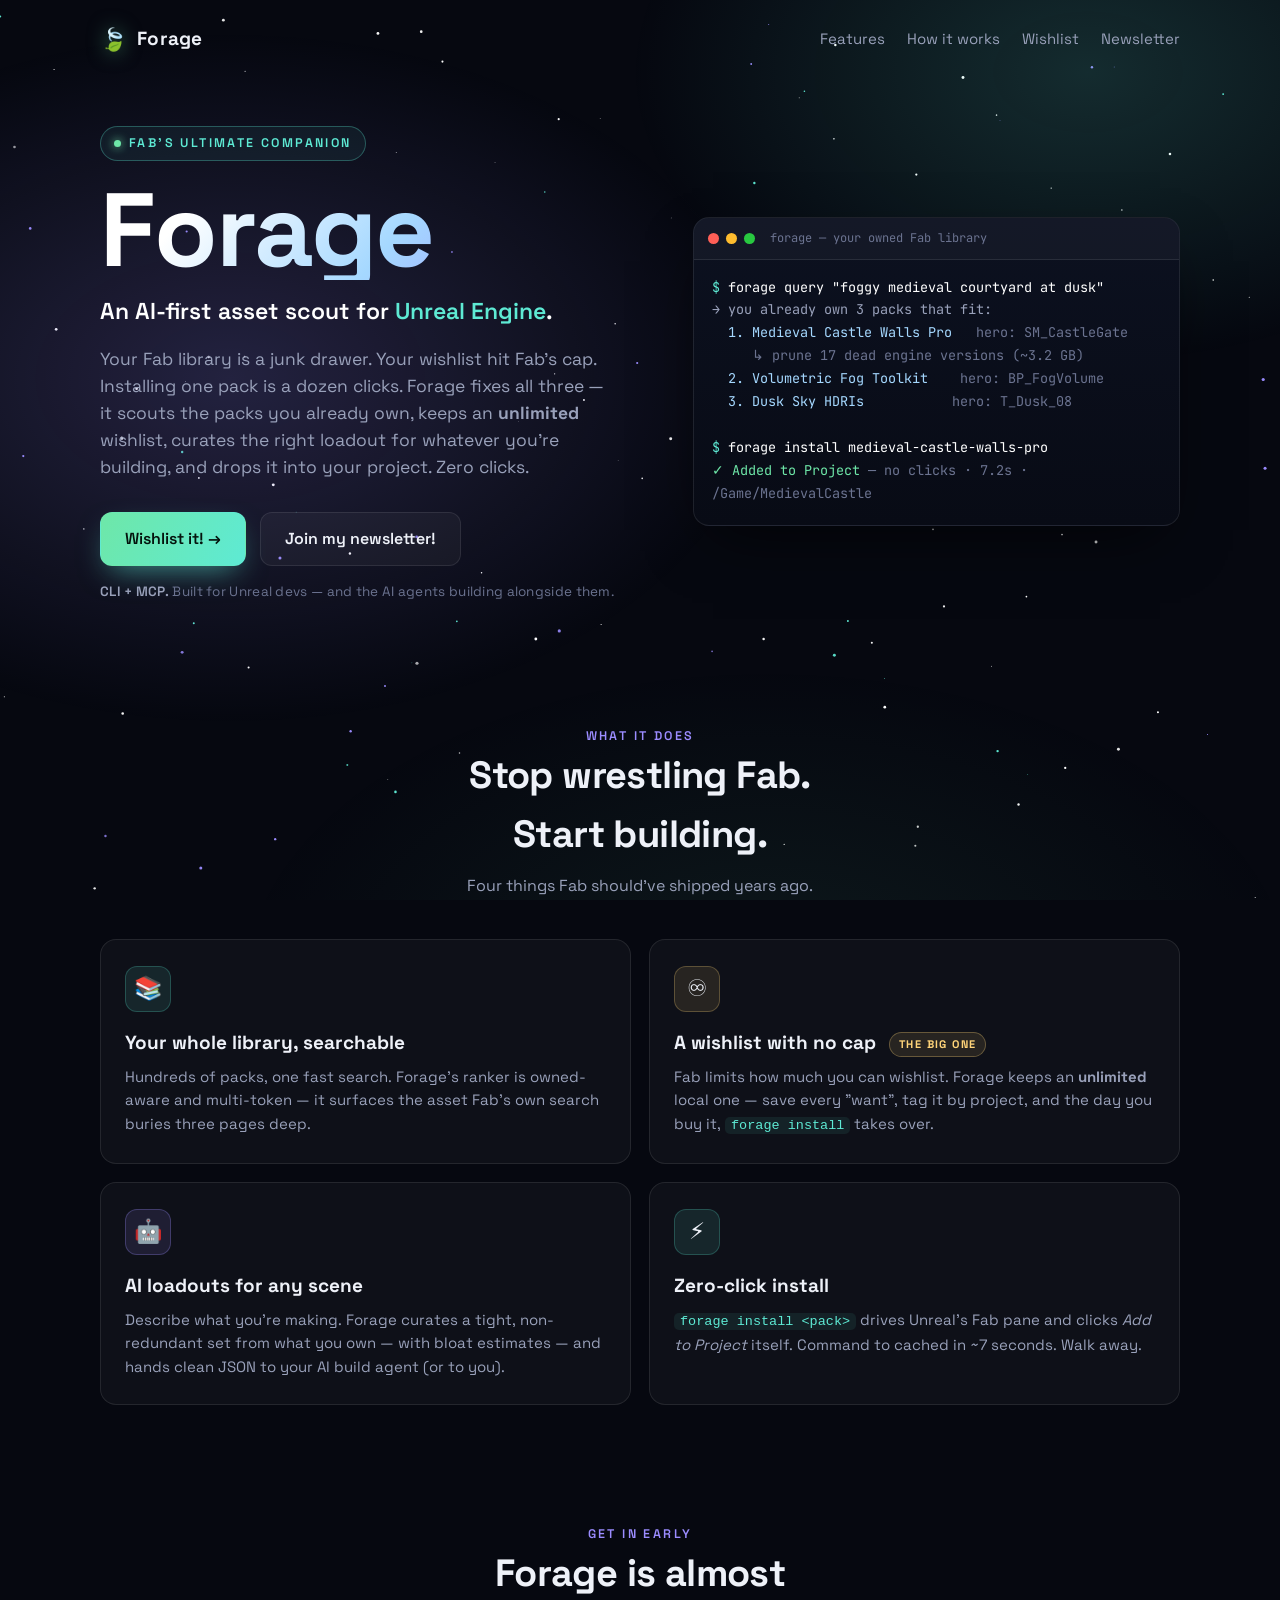
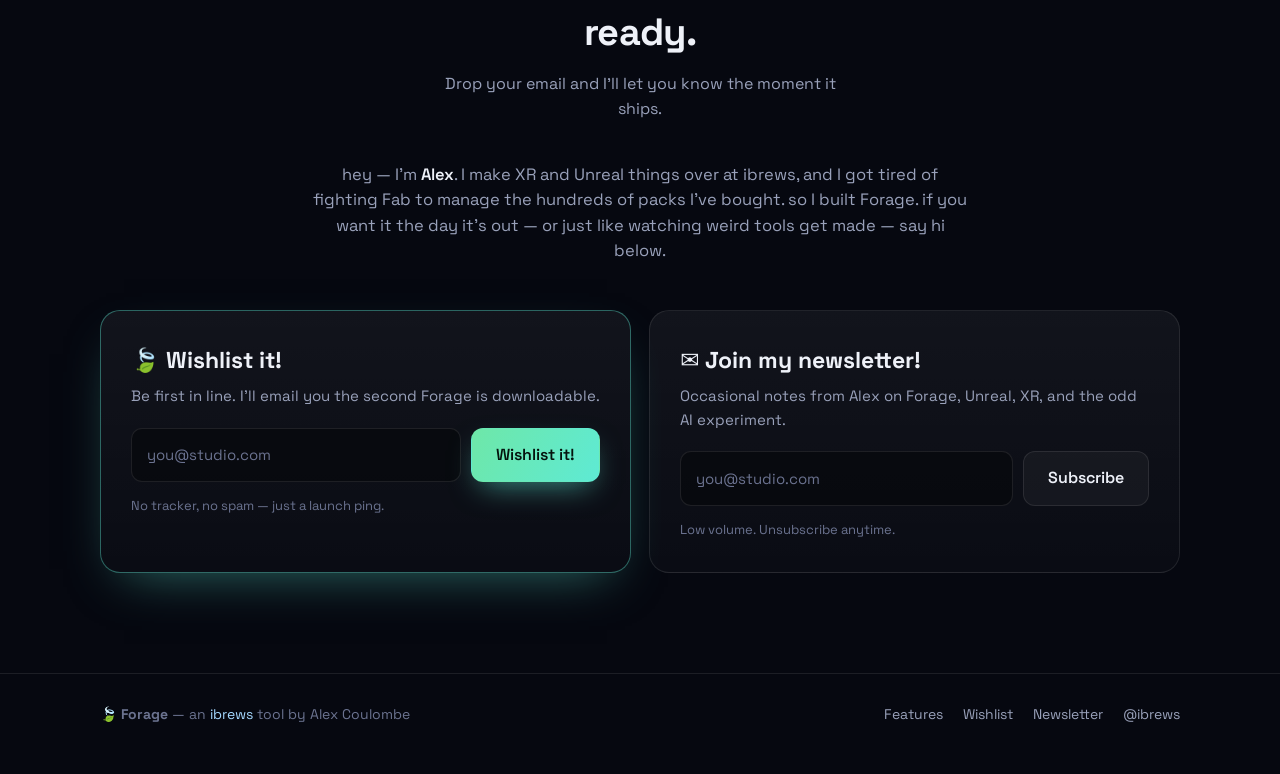
==== index.html @ 97981947 "feat: Forage landing site (ibrews) — hero, features, wishlist + newsletter CTAs Static GH Pages page" ====
<!DOCTYPE html>
<html lang="en">
<head>
  <meta charset="UTF-8" />
  <meta name="viewport" content="width=device-width, initial-scale=1.0" />
  <title>Forage — Fab's Ultimate Companion for Unreal Engine</title>

  <!-- SEO + OpenGraph + Twitter (see publish-repo skill) -->
  <meta name="description" content="Forage is Fab's Ultimate Companion — an AI-first asset scout for Unreal Engine. Manage your library, keep an unlimited wishlist, curate AI loadouts, and install packs zero-click." />
  <meta name="author" content="Alex Coulombe (ibrews)" />
  <meta property="og:title" content="Forage — Fab's Ultimate Companion" />
  <meta property="og:description" content="An AI-first asset scout for Unreal Engine. Wrangle your Fab library, keep an unlimited wishlist, curate AI loadouts, install zero-click." />
  <meta property="og:image" content="https://ibrews.github.io/forage-site/social.png" />
  <meta property="og:url" content="https://ibrews.github.io/forage-site/" />
  <meta property="og:type" content="website" />
  <meta name="twitter:card" content="summary_large_image" />
  <meta name="twitter:title" content="Forage — Fab's Ultimate Companion" />
  <meta name="twitter:description" content="An AI-first asset scout for Unreal Engine. Wrangle your Fab library, keep an unlimited wishlist, curate AI loadouts, install zero-click." />
  <meta name="twitter:image" content="https://ibrews.github.io/forage-site/social.png" />

  <link rel="preconnect" href="https://fonts.googleapis.com" />
  <link rel="preconnect" href="https://fonts.gstatic.com" crossorigin />
  <link href="https://fonts.googleapis.com/css2?family=Space+Grotesk:wght@400;500;600;700&family=JetBrains+Mono:wght@400;500&display=swap" rel="stylesheet" />
  <link rel="stylesheet" href="styles.css" />
  <link rel="icon" href="data:image/svg+xml,<svg xmlns='http://www.w3.org/2000/svg' viewBox='0 0 100 100'><text y='.9em' font-size='90'>🍃</text></svg>" />
</head>
<body>
  <canvas id="stars"></canvas>
  <div class="bg-glow"></div>

  <div class="wrap">
    <!-- nav -->
    <header class="nav">
      <div class="brand"><span class="mark">🍃</span> Forage</div>
      <nav class="nav-links">
        <a href="#features">Features</a>
        <a href="#how">How it works</a>
        <a href="#wishlist">Wishlist</a>
        <a href="#newsletter">Newsletter</a>
      </nav>
    </header>

    <!-- hero -->
    <section class="hero">
      <div class="hero-copy">
        <span class="eyebrow"><span class="dot"></span> Fab's Ultimate Companion</span>
        <h1 class="title">Forage</h1>
        <p class="tagline">An AI-first asset scout for <em>Unreal Engine</em>.</p>
        <p class="subpitch">
          Your Fab library is a junk drawer. Your wishlist hit Fab's cap. Installing one
          pack is a dozen clicks. Forage fixes all three — it scouts the packs you already
          own, keeps an <strong>unlimited</strong> wishlist, curates the right loadout for
          whatever you're building, and drops it into your project. Zero clicks.
        </p>
        <div class="cta-row">
          <a href="#wishlist" class="btn btn-primary">Wishlist it! →</a>
          <a href="#newsletter" class="btn btn-ghost">Join my newsletter!</a>
        </div>
        <p class="meta-line"><strong>CLI + MCP.</strong> Built for Unreal devs — and the AI agents building alongside them.</p>
      </div>

      <!-- terminal demo -->
      <div class="terminal" id="how" aria-label="Example Forage session">
        <div class="term-bar">
          <span class="b r"></span><span class="b y"></span><span class="b g"></span>
          <span class="name">forage — your owned Fab library</span>
        </div>
<div class="term-body"><span class="prompt">$</span> <span class="cmd">forage query "foggy medieval courtyard at dusk"</span>
<span class="out">→ you already own 3 packs that fit:</span>
<span class="hi">  1. Medieval Castle Walls Pro</span><span class="dim">   hero: SM_CastleGate</span>
<span class="dim">     ↳ prune 17 dead engine versions (~3.2 GB)</span>
<span class="hi">  2. Volumetric Fog Toolkit</span><span class="dim">    hero: BP_FogVolume</span>
<span class="hi">  3. Dusk Sky HDRIs</span><span class="dim">           hero: T_Dusk_08</span>

<span class="prompt">$</span> <span class="cmd">forage install medieval-castle-walls-pro</span>
<span class="ok">✓ Added to Project</span> <span class="dim">— no clicks · 7.2s · /Game/MedievalCastle</span></div>
      </div>
    </section>
  </div>

  <!-- features -->
  <section class="features" id="features">
    <div class="wrap">
      <div class="section-head">
        <div class="kicker">What it does</div>
        <h2>Stop wrestling Fab. Start building.</h2>
        <p>Four things Fab should've shipped years ago.</p>
      </div>

      <div class="grid">
        <div class="card">
          <div class="ico">📚</div>
          <h3>Your whole library, searchable</h3>
          <p>Hundreds of packs, one fast search. Forage's ranker is owned-aware and
          multi-token — it surfaces the asset Fab's own search buries three pages deep.</p>
        </div>

        <div class="card amber">
          <div class="ico">♾️</div>
          <h3>A wishlist with no cap <span class="tag-pill">the big one</span></h3>
          <p>Fab limits how much you can wishlist. Forage keeps an <strong>unlimited</strong>
          local one — save every "want", tag it by project, and the day you buy it,
          <code>forage install</code> takes over.</p>
        </div>

        <div class="card purple">
          <div class="ico">🤖</div>
          <h3>AI loadouts for any scene</h3>
          <p>Describe what you're making. Forage curates a tight, non-redundant set from what
          you own — with bloat estimates — and hands clean JSON to your AI build agent (or to you).</p>
        </div>

        <div class="card">
          <div class="ico">⚡</div>
          <h3>Zero-click install</h3>
          <p><code>forage install &lt;pack&gt;</code> drives Unreal's Fab pane and clicks
          <em>Add to Project</em> itself. Command to cached in ~7 seconds. Walk away.</p>
        </div>
      </div>
    </div>
  </section>

  <!-- CTAs -->
  <section class="cta">
    <div class="wrap">
      <div class="section-head">
        <div class="kicker">Get in early</div>
        <h2>Forage is almost ready.</h2>
        <p>Drop your email and I'll let you know the moment it ships.</p>
      </div>

      <p class="personal">
        hey — I'm <span class="sig">Alex</span>. I make XR and Unreal things over at ibrews, and I
        got tired of fighting Fab to manage the hundreds of packs I've bought. so I built Forage.
        if you want it the day it's out — or just like watching weird tools get made — say hi below.
      </p>

      <div class="cta-grid">
        <!-- WISHLIST -->
        <div class="signup-card feature" id="wishlist">
          <h3>🍃 Wishlist it!</h3>
          <p class="sub">Be first in line. I'll email you the second Forage is downloadable.</p>
          <!--
            TODO(forage): wire a real email backend before launch.
            Candidates: Buttondown, ConvertKit, Formspree, or a Cloudflare Worker.
            CONFIRM the service + the destination/list address with Alex first
            (see REVIEW_NEEDED.md). Until then this form opens a pre-filled mailto:
            so signups are honest + actually reach an inbox — no fake "thanks".
          -->
          <form class="signup" data-list="wishlist"
                data-mailto="info@agilelens.com"
                data-subject="Forage — wishlist me (notify at launch)">
            <input type="email" name="email" required autocomplete="email"
                   placeholder="you@studio.com" aria-label="Your email for the Forage launch list" />
            <button type="submit" class="btn btn-primary">Wishlist it!</button>
          </form>
          <p class="form-note" data-role="note">
            No tracker, no spam — just a launch ping.
          </p>
        </div>

        <!-- NEWSLETTER -->
        <div class="signup-card" id="newsletter">
          <h3>✉️ Join my newsletter!</h3>
          <p class="sub">Occasional notes from Alex on Forage, Unreal, XR, and the odd AI experiment.</p>
          <!--
            TODO(forage): same as above — wire the real newsletter list (likely the same
            provider as the ibrews/Agile Lens newsletter). Confirm list + address with Alex.
          -->
          <form class="signup" data-list="newsletter"
                data-mailto="info@agilelens.com"
                data-subject="ibrews newsletter — sign me up">
            <input type="email" name="email" required autocomplete="email"
                   placeholder="you@studio.com" aria-label="Your email for the ibrews newsletter" />
            <button type="submit" class="btn btn-ghost">Subscribe</button>
          </form>
          <p class="form-note" data-role="note">
            Low volume. Unsubscribe anytime.
          </p>
        </div>
      </div>
    </div>
  </section>

  <!-- footer -->
  <footer>
    <div class="wrap foot-row">
      <div>🍃 <strong>Forage</strong> — an <a href="https://github.com/ibrews">ibrews</a> tool by Alex Coulombe</div>
      <div class="foot-links">
        <a href="#features">Features</a>
        <a href="#wishlist">Wishlist</a>
        <a href="#newsletter">Newsletter</a>
        <a href="https://twitter.com/ibrews">@ibrews</a>
      </div>
    </div>
  </footer>

  <script src="app.js"></script>
</body>
</html>
---- styles.css ----
/* Forage — landing page
   Visual language: Spatial Deck (dark #060810, Space Grotesk, purple/teal/amber).
   Matches sibling ibrews repos (holodeck-pocket, harvardxr-keynote). */

:root {
  --bg:      #060810;
  --bg-soft: #0b0f1d;
  --card:    rgba(255, 255, 255, 0.035);
  --card-line: rgba(255, 255, 255, 0.09);
  --ink:     #eef1f8;
  --muted:   #99a1ba;
  --faint:   #6b7390;

  --teal:    #5eead4;
  --green:   #6ee7a8;
  --blue:    #a5d8ff;
  --purple:  #9b8cff;
  --amber:   #ffd479;

  --title-grad: linear-gradient(130deg, #fff 18%, #a5d8ff 55%, #9b8cff 92%);
  --max: 1080px;

  --r: 16px;
  --shadow: 0 24px 60px -20px rgba(0, 0, 0, 0.7);
}

* { box-sizing: border-box; }

html { scroll-behavior: smooth; }

body {
  margin: 0;
  background: var(--bg);
  color: var(--ink);
  font-family: "Space Grotesk", system-ui, -apple-system, "Segoe UI", sans-serif;
  line-height: 1.55;
  -webkit-font-smoothing: antialiased;
  overflow-x: hidden;
}

/* twinkling-stars canvas + radial gradients behind everything */
#stars {
  position: fixed;
  inset: 0;
  z-index: -2;
  width: 100%;
  height: 100%;
}
.bg-glow {
  position: fixed;
  inset: 0;
  z-index: -1;
  pointer-events: none;
  background:
    radial-gradient(60% 55% at 18% 42%, rgba(155, 140, 255, 0.20), transparent 70%),
    radial-gradient(55% 50% at 85% 8%,  rgba(94, 234, 212, 0.16), transparent 65%),
    radial-gradient(70% 60% at 60% 110%, rgba(110, 231, 168, 0.08), transparent 60%);
}

a { color: var(--blue); text-decoration: none; }
a:hover { color: #fff; }

.wrap { width: min(var(--max), 92vw); margin-inline: auto; }

/* ---------- nav ---------- */
header.nav {
  position: relative;
  z-index: 2;
  display: flex;
  align-items: center;
  justify-content: space-between;
  padding: 22px 0 6px;
}
.brand {
  display: flex;
  align-items: center;
  gap: 10px;
  font-weight: 700;
  letter-spacing: 0.2px;
  font-size: 19px;
}
.brand .mark {
  font-size: 22px;
  filter: drop-shadow(0 0 10px rgba(110, 231, 168, 0.55));
}
.nav-links { display: flex; gap: 22px; align-items: center; }
.nav-links a { color: var(--muted); font-size: 15px; }
.nav-links a:hover { color: #fff; }
@media (max-width: 640px) { .nav-links { display: none; } }

/* ---------- hero ---------- */
.hero {
  position: relative;
  z-index: 1;
  display: grid;
  grid-template-columns: 1.05fr 0.95fr;
  gap: 54px;
  align-items: center;
  padding: 64px 0 30px;
}
@media (max-width: 880px) {
  .hero { grid-template-columns: 1fr; gap: 36px; padding-top: 40px; }
}

.eyebrow {
  display: inline-flex;
  align-items: center;
  gap: 8px;
  font-size: 12.5px;
  font-weight: 600;
  letter-spacing: 2.4px;
  text-transform: uppercase;
  color: var(--teal);
  border: 1px solid rgba(94, 234, 212, 0.3);
  background: rgba(94, 234, 212, 0.06);
  padding: 7px 13px;
  border-radius: 100px;
}
.eyebrow .dot {
  width: 7px; height: 7px; border-radius: 50%;
  background: var(--green);
  box-shadow: 0 0 10px var(--green);
}

h1.title {
  font-size: clamp(56px, 9vw, 104px);
  line-height: 0.95;
  margin: 20px 0 0;
  font-weight: 700;
  letter-spacing: -2px;
  background: var(--title-grad);
  -webkit-background-clip: text;
  background-clip: text;
  -webkit-text-fill-color: transparent;
}
.tagline {
  font-size: clamp(19px, 2.4vw, 23px);
  font-weight: 600;
  margin: 14px 0 0;
  color: #fff;
}
.tagline em { color: var(--teal); font-style: normal; }
.subpitch {
  font-size: clamp(15.5px, 1.7vw, 17.5px);
  color: var(--muted);
  margin: 16px 0 0;
  max-width: 46ch;
}
.meta-line {
  margin-top: 16px;
  font-size: 13.5px;
  color: var(--faint);
  letter-spacing: 0.3px;
}
.meta-line strong { color: var(--muted); font-weight: 600; }

/* ---------- buttons ---------- */
.cta-row { display: flex; gap: 14px; margin-top: 30px; flex-wrap: wrap; }
.btn {
  display: inline-flex;
  align-items: center;
  gap: 9px;
  font: inherit;
  font-weight: 600;
  font-size: 16px;
  padding: 14px 24px;
  border-radius: 12px;
  cursor: pointer;
  border: 1px solid transparent;
  transition: transform 0.12s ease, box-shadow 0.2s ease, background 0.2s ease;
}
.btn:active { transform: translateY(1px); }
.btn-primary {
  background: linear-gradient(120deg, var(--green), var(--teal));
  color: #04130d;
  box-shadow: 0 12px 30px -10px rgba(94, 234, 212, 0.6);
}
.btn-primary:hover { box-shadow: 0 16px 40px -10px rgba(94, 234, 212, 0.8); color: #04130d; }
.btn-ghost {
  background: rgba(255, 255, 255, 0.04);
  border-color: var(--card-line);
  color: var(--ink);
}
.btn-ghost:hover { background: rgba(255, 255, 255, 0.09); color: #fff; }

/* ---------- terminal mock ---------- */
.terminal {
  background: linear-gradient(180deg, #0c1120, #080b15);
  border: 1px solid var(--card-line);
  border-radius: var(--r);
  box-shadow: var(--shadow);
  overflow: hidden;
  font-family: "JetBrains Mono", ui-monospace, "Cascadia Code", Consolas, monospace;
  font-size: 13.5px;
}
.term-bar {
  display: flex;
  align-items: center;
  gap: 7px;
  padding: 11px 14px;
  background: rgba(255, 255, 255, 0.03);
  border-bottom: 1px solid var(--card-line);
}
.term-bar .b { width: 11px; height: 11px; border-radius: 50%; }
.term-bar .b.r { background: #ff5f57; }
.term-bar .b.y { background: #febc2e; }
.term-bar .b.g { background: #28c840; }
.term-bar .name { margin-left: 8px; color: var(--faint); font-size: 12px; }
.term-body { padding: 16px 18px 20px; line-height: 1.7; white-space: pre-wrap; }
.term-body .prompt { color: var(--teal); }
.term-body .cmd { color: #fff; }
.term-body .out { color: var(--muted); }
.term-body .hi { color: var(--blue); }
.term-body .ok { color: var(--green); }
.term-body .dim { color: var(--faint); }
.term-body .amber { color: var(--amber); }

/* ---------- section frame ---------- */
section { position: relative; z-index: 1; }
.section-head { text-align: center; max-width: 40ch; margin: 0 auto 40px; }
.section-head h2 {
  font-size: clamp(28px, 4vw, 38px);
  letter-spacing: -0.6px;
  margin: 0 0 10px;
}
.section-head p { color: var(--muted); margin: 0; font-size: 16px; }
.kicker {
  font-size: 12.5px; font-weight: 600; letter-spacing: 2.4px;
  text-transform: uppercase; color: var(--purple);
}

/* ---------- features ---------- */
.features { padding: 80px 0 30px; }
.grid {
  display: grid;
  grid-template-columns: repeat(2, 1fr);
  gap: 18px;
}
@media (max-width: 720px) { .grid { grid-template-columns: 1fr; } }
.card {
  background: var(--card);
  border: 1px solid var(--card-line);
  border-radius: var(--r);
  padding: 26px 24px;
  transition: transform 0.18s ease, border-color 0.18s ease, background 0.18s ease;
}
.card:hover {
  transform: translateY(-3px);
  border-color: rgba(94, 234, 212, 0.35);
  background: rgba(255, 255, 255, 0.05);
}
.card .ico {
  width: 46px; height: 46px;
  display: grid; place-items: center;
  border-radius: 12px;
  font-size: 23px;
  margin-bottom: 16px;
  background: rgba(94, 234, 212, 0.1);
  border: 1px solid rgba(94, 234, 212, 0.22);
}
.card.amber .ico { background: rgba(255, 212, 121, 0.1); border-color: rgba(255, 212, 121, 0.25); }
.card.purple .ico { background: rgba(155, 140, 255, 0.12); border-color: rgba(155, 140, 255, 0.28); }
.card h3 { margin: 0 0 8px; font-size: 19px; }
.card p { margin: 0; color: var(--muted); font-size: 15px; }
.card code {
  font-family: ui-monospace, "Cascadia Code", Consolas, monospace;
  font-size: 0.9em;
  color: var(--teal);
  background: rgba(94, 234, 212, 0.08);
  padding: 1px 6px;
  border-radius: 5px;
}
.tag-pill {
  display: inline-block;
  font-size: 11px; font-weight: 700; letter-spacing: 1.4px; text-transform: uppercase;
  color: var(--amber);
  background: rgba(255, 212, 121, 0.1);
  border: 1px solid rgba(255, 212, 121, 0.3);
  padding: 3px 9px; border-radius: 100px;
  margin-left: 8px; vertical-align: middle;
}

/* ---------- CTA / signup ---------- */
.cta { padding: 90px 0 70px; }
.cta-grid {
  display: grid;
  grid-template-columns: 1fr 1fr;
  gap: 18px;
}
@media (max-width: 720px) { .cta-grid { grid-template-columns: 1fr; } }
.signup-card {
  background: linear-gradient(180deg, rgba(255,255,255,0.05), rgba(255,255,255,0.02));
  border: 1px solid var(--card-line);
  border-radius: 20px;
  padding: 32px 30px;
}
.signup-card.feature { border-color: rgba(94, 234, 212, 0.4); box-shadow: 0 20px 50px -24px rgba(94,234,212,0.5); }
.signup-card h3 { margin: 0 0 6px; font-size: 23px; }
.signup-card .sub { color: var(--muted); font-size: 15px; margin: 0 0 20px; }
.signup {
  display: flex; gap: 10px; flex-wrap: wrap;
}
.signup input[type="email"] {
  flex: 1 1 200px;
  min-width: 0;
  font: inherit;
  font-size: 15px;
  padding: 13px 15px;
  border-radius: 11px;
  border: 1px solid var(--card-line);
  background: rgba(0, 0, 0, 0.35);
  color: var(--ink);
}
.signup input[type="email"]::placeholder { color: var(--faint); }
.signup input[type="email"]:focus {
  outline: none;
  border-color: var(--teal);
  box-shadow: 0 0 0 3px rgba(94, 234, 212, 0.15);
}
.signup .btn { flex: 0 0 auto; }
.form-note {
  font-size: 13px;
  color: var(--faint);
  margin: 14px 0 0;
  min-height: 1.2em;
}
.form-note a { color: var(--muted); text-decoration: underline; }
.form-note.ok { color: var(--green); }

/* personal note */
.personal {
  max-width: 60ch; margin: 0 auto 46px; text-align: center;
  color: var(--muted); font-size: 16.5px;
}
.personal .sig { color: var(--ink); font-weight: 600; }

/* ---------- footer ---------- */
footer {
  position: relative; z-index: 1;
  border-top: 1px solid var(--card-line);
  padding: 30px 0 50px;
  margin-top: 30px;
}
.foot-row {
  display: flex; align-items: center; justify-content: space-between;
  flex-wrap: wrap; gap: 14px;
  color: var(--faint); font-size: 14px;
}
.foot-links { display: flex; gap: 20px; flex-wrap: wrap; }
.foot-links a { color: var(--muted); }
.foot-links a:hover { color: #fff; }

/* reduced motion */
@media (prefers-reduced-motion: reduce) {
  html { scroll-behavior: auto; }
  #stars { display: none; }
  * { transition: none !important; }
}
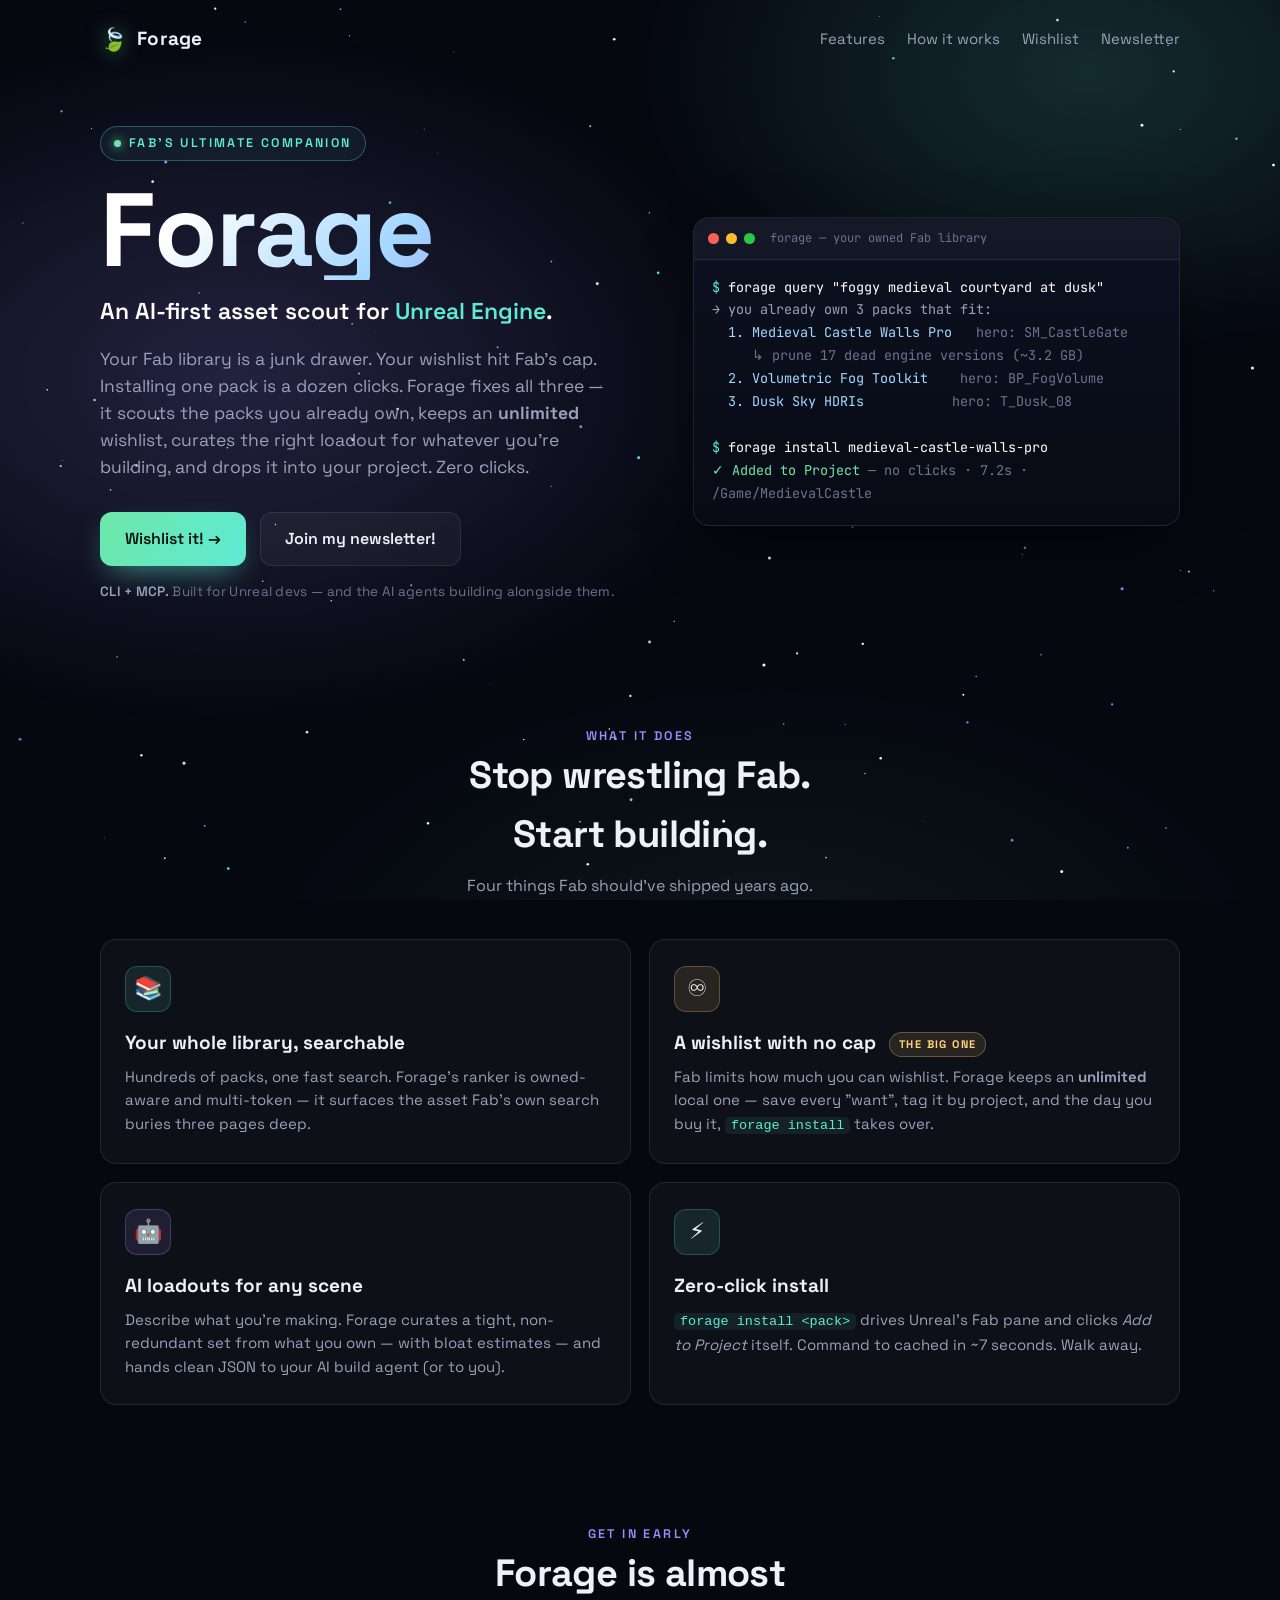
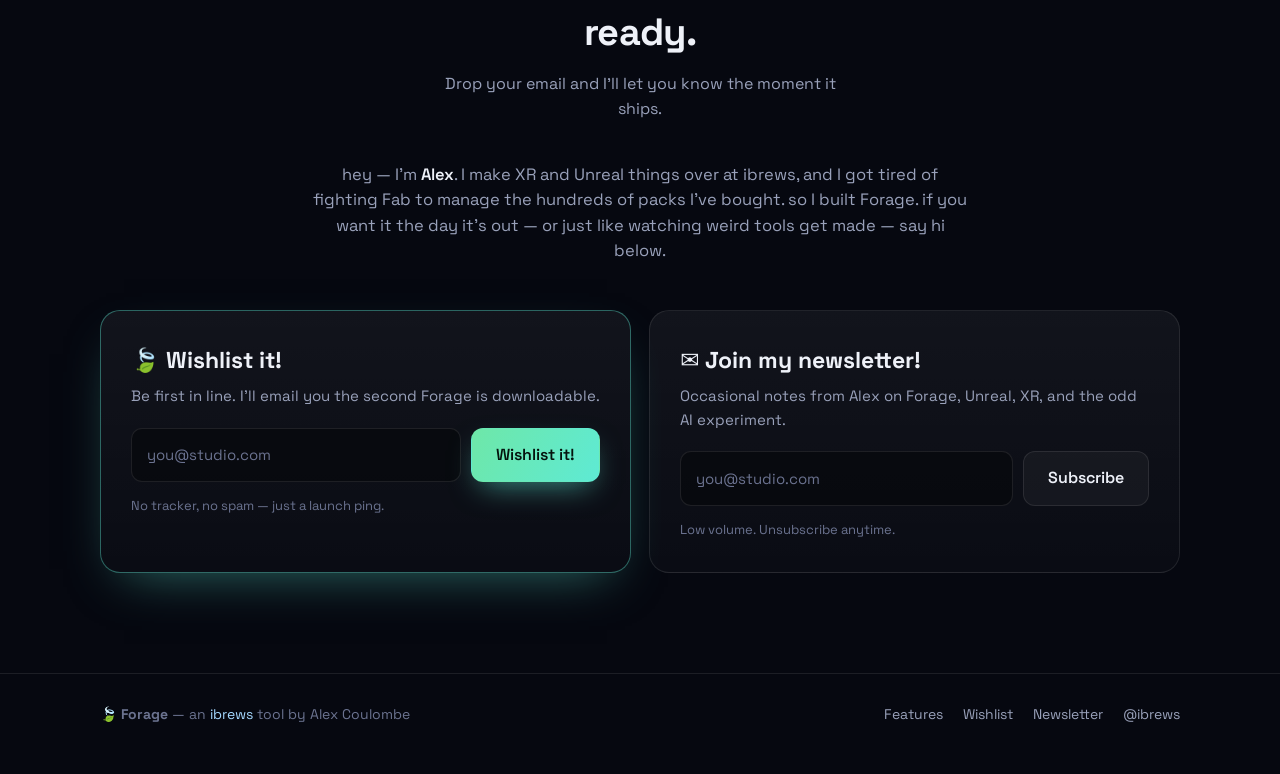
==== commit a35797ab: "feat: point signup mailto stubs at info@alexcoulombepresents.com" ====
--- a/index.html
+++ b/index.html
@@ -148,7 +148,7 @@
             so signups are honest + actually reach an inbox — no fake "thanks".
           -->
           <form class="signup" data-list="wishlist"
-                data-mailto="info@agilelens.com"
+                data-mailto="info@alexcoulombepresents.com"
                 data-subject="Forage — wishlist me (notify at launch)">
             <input type="email" name="email" required autocomplete="email"
                    placeholder="you@studio.com" aria-label="Your email for the Forage launch list" />
@@ -168,7 +168,7 @@
             provider as the ibrews/Agile Lens newsletter). Confirm list + address with Alex.
           -->
           <form class="signup" data-list="newsletter"
-                data-mailto="info@agilelens.com"
+                data-mailto="info@alexcoulombepresents.com"
                 data-subject="ibrews newsletter — sign me up">
             <input type="email" name="email" required autocomplete="email"
                    placeholder="you@studio.com" aria-label="Your email for the ibrews newsletter" />
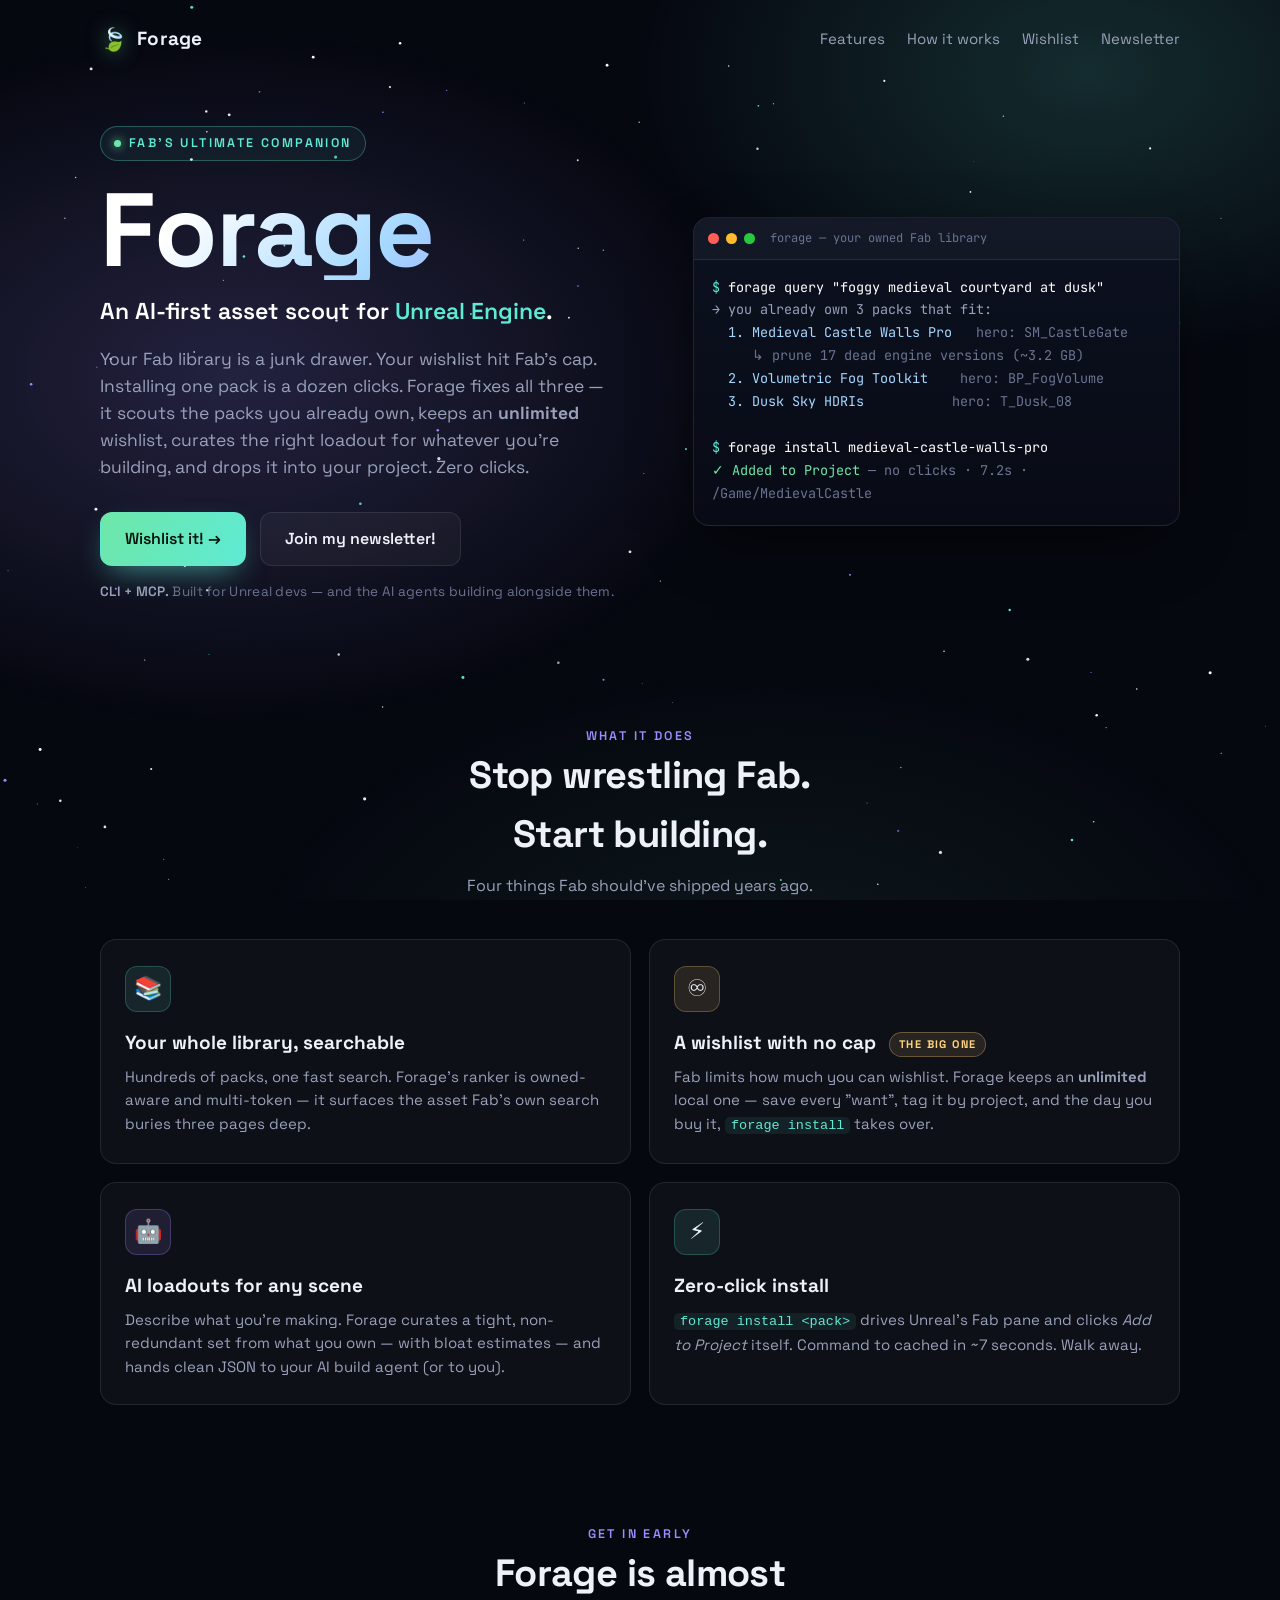
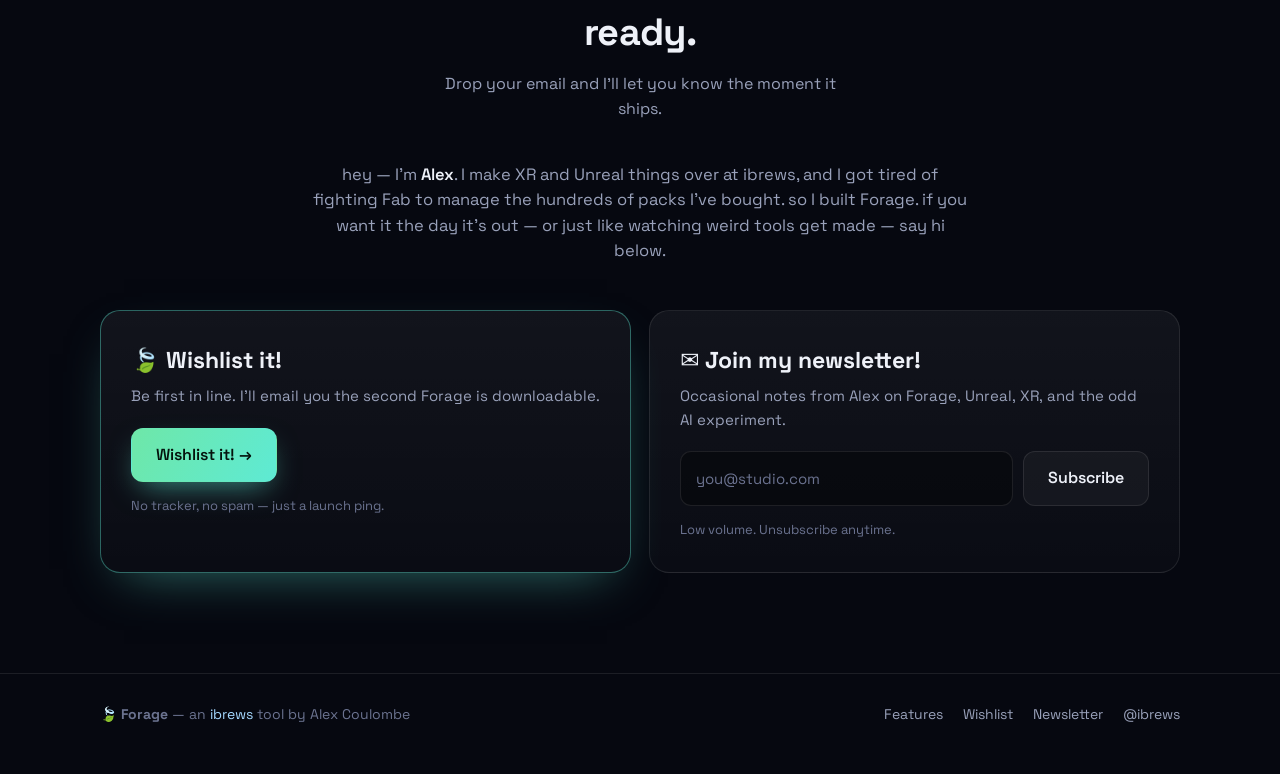
==== commit ac2381e0: "fix(wishlist): point signup at the real wired form instead of the mailto stub The "Wishlist it!" for" ====
--- a/index.html
+++ b/index.html
@@ -141,19 +141,14 @@
           <h3>🍃 Wishlist it!</h3>
           <p class="sub">Be first in line. I'll email you the second Forage is downloadable.</p>
           <!--
-            TODO(forage): wire a real email backend before launch.
-            Candidates: Buttondown, ConvertKit, Formspree, or a Cloudflare Worker.
-            CONFIRM the service + the destination/list address with Alex first
-            (see REVIEW_NEEDED.md). Until then this form opens a pre-filled mailto:
-            so signups are honest + actually reach an inbox — no fake "thanks".
+            The real, wired signup form (Stripe/Neon/Resend-backed, same infra as the rest
+            of alexcoulombepresents.com) lives on the full Forage page there, alongside real
+            usage docs, screenshots, and the trailer. Linking out instead of duplicating
+            signup infra here or opening that site's API to cross-origin requests.
           -->
-          <form class="signup" data-list="wishlist"
-                data-mailto="info@alexcoulombepresents.com"
-                data-subject="Forage — wishlist me (notify at launch)">
-            <input type="email" name="email" required autocomplete="email"
-                   placeholder="you@studio.com" aria-label="Your email for the Forage launch list" />
-            <button type="submit" class="btn btn-primary">Wishlist it!</button>
-          </form>
+          <a class="btn btn-primary" href="https://www.alexcoulombepresents.com/lab/forage#waitlist">
+            Wishlist it! →
+          </a>
           <p class="form-note" data-role="note">
             No tracker, no spam — just a launch ping.
           </p>
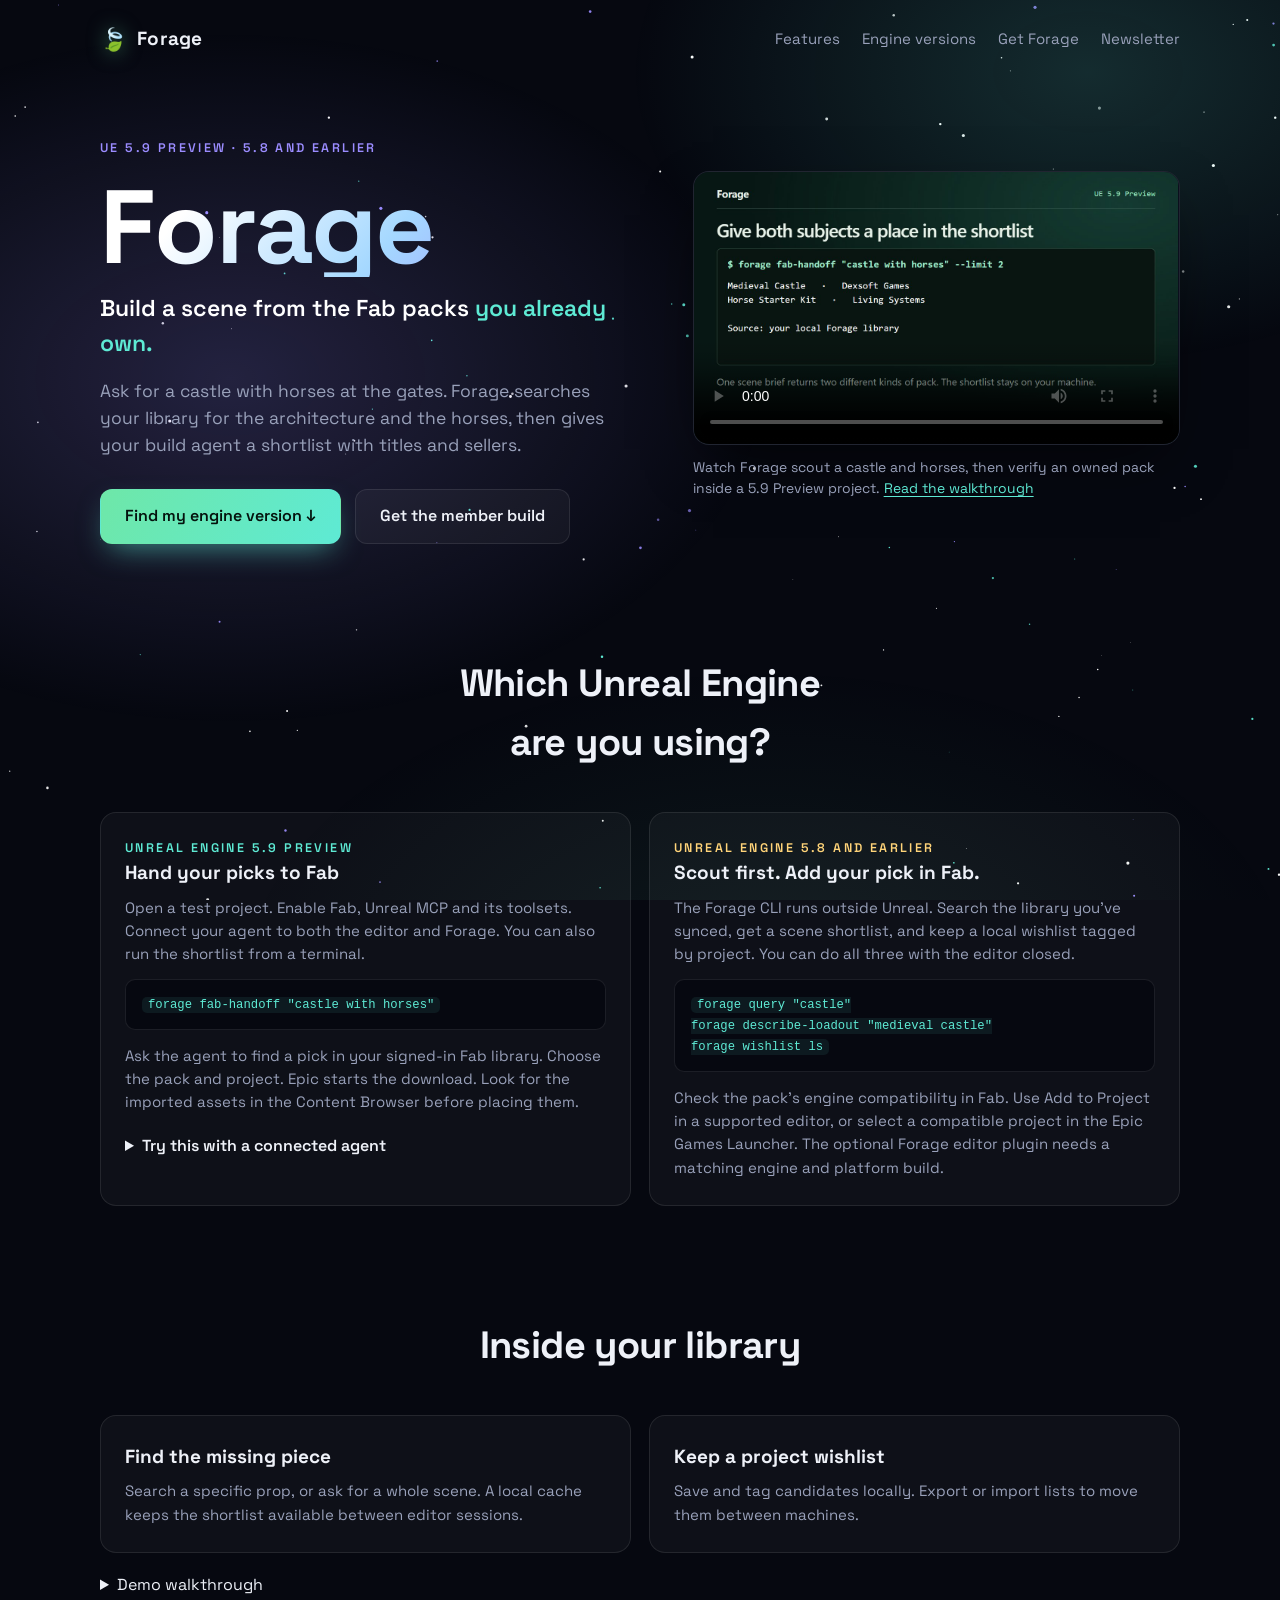
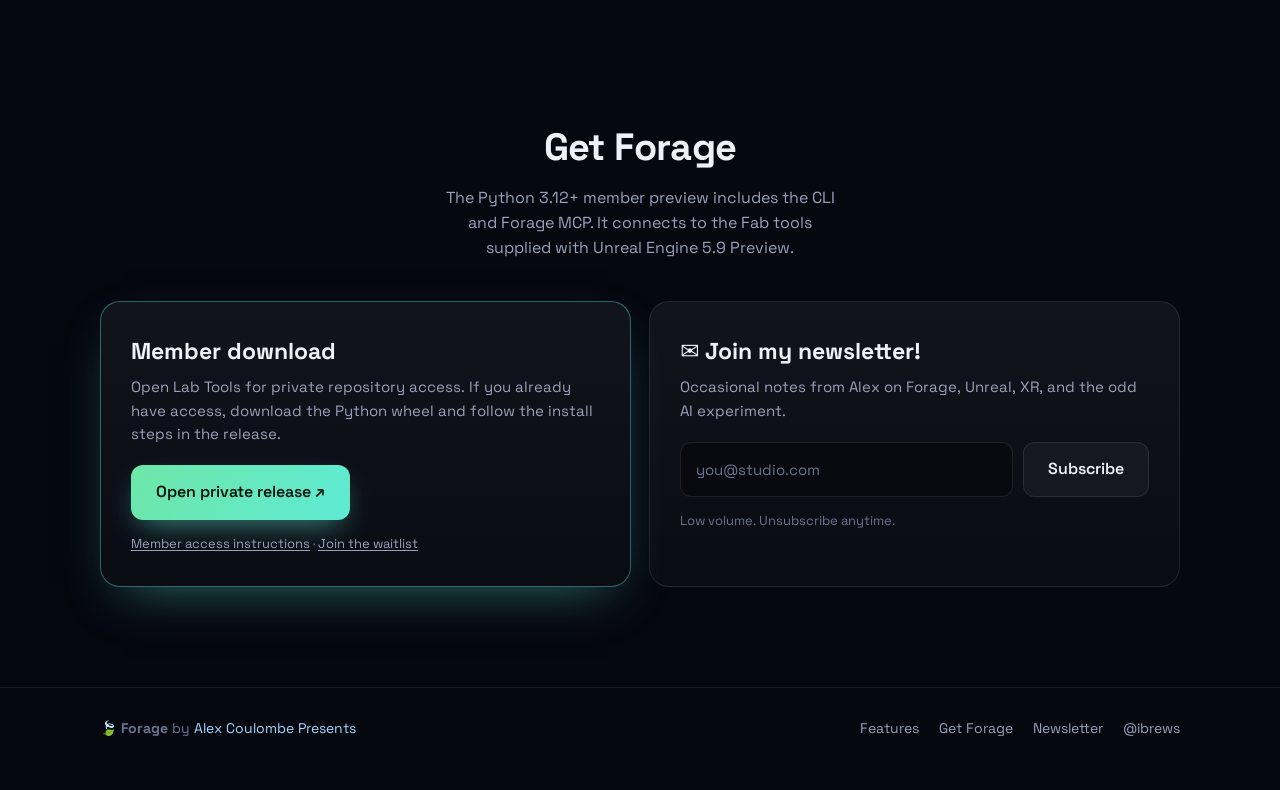
==== commit 4a354117: "Publish Forage engine guide and verified Unreal 5.9 demo" ====
--- a/index.html
+++ b/index.html
@@ -3,19 +3,19 @@
 <head>
   <meta charset="UTF-8" />
   <meta name="viewport" content="width=device-width, initial-scale=1.0" />
-  <title>Forage — Fab's Ultimate Companion for Unreal Engine</title>
+  <title>Forage | Your Fab library in Unreal Engine 5.9 and earlier</title>
 
   <!-- SEO + OpenGraph + Twitter (see publish-repo skill) -->
-  <meta name="description" content="Forage is Fab's Ultimate Companion — an AI-first asset scout for Unreal Engine. Manage your library, keep an unlimited wishlist, curate AI loadouts, and install packs zero-click." />
+  <meta name="description" content="Choose scene assets from your own Fab library. See the Unreal Engine 5.9 Preview handoff and the Forage workflow for 5.8 and earlier." />
   <meta name="author" content="Alex Coulombe (ibrews)" />
-  <meta property="og:title" content="Forage — Fab's Ultimate Companion" />
-  <meta property="og:description" content="An AI-first asset scout for Unreal Engine. Wrangle your Fab library, keep an unlimited wishlist, curate AI loadouts, install zero-click." />
+  <meta property="og:title" content="Forage | Your Fab library, scene by scene" />
+  <meta property="og:description" content="Choose scene assets from your own Fab library. See the Unreal Engine 5.9 Preview handoff and the Forage workflow for 5.8 and earlier." />
   <meta property="og:image" content="https://ibrews.github.io/forage-site/social.png" />
   <meta property="og:url" content="https://ibrews.github.io/forage-site/" />
   <meta property="og:type" content="website" />
   <meta name="twitter:card" content="summary_large_image" />
-  <meta name="twitter:title" content="Forage — Fab's Ultimate Companion" />
-  <meta name="twitter:description" content="An AI-first asset scout for Unreal Engine. Wrangle your Fab library, keep an unlimited wishlist, curate AI loadouts, install zero-click." />
+  <meta name="twitter:title" content="Forage | Your Fab library, scene by scene" />
+  <meta name="twitter:description" content="Choose scene assets from your own Fab library. See the Unreal Engine 5.9 Preview handoff and the Forage workflow for 5.8 and earlier." />
   <meta name="twitter:image" content="https://ibrews.github.io/forage-site/social.png" />
 
   <link rel="preconnect" href="https://fonts.googleapis.com" />
@@ -25,7 +25,7 @@
   <link rel="icon" href="data:image/svg+xml,<svg xmlns='http://www.w3.org/2000/svg' viewBox='0 0 100 100'><text y='.9em' font-size='90'>🍃</text></svg>" />
 </head>
 <body>
-  <canvas id="stars"></canvas>
+  <canvas id="stars" aria-hidden="true"></canvas>
   <div class="bg-glow"></div>
 
   <div class="wrap">
@@ -34,8 +34,8 @@
       <div class="brand"><span class="mark">🍃</span> Forage</div>
       <nav class="nav-links">
         <a href="#features">Features</a>
-        <a href="#how">How it works</a>
-        <a href="#wishlist">Wishlist</a>
+        <a href="#versions">Engine versions</a>
+        <a href="#access">Get Forage</a>
         <a href="#newsletter">Newsletter</a>
       </nav>
     </header>
@@ -43,115 +43,74 @@
     <!-- hero -->
     <section class="hero">
       <div class="hero-copy">
-        <span class="eyebrow"><span class="dot"></span> Fab's Ultimate Companion</span>
+        <p class="kicker">UE 5.9 Preview · 5.8 and earlier</p>
         <h1 class="title">Forage</h1>
-        <p class="tagline">An AI-first asset scout for <em>Unreal Engine</em>.</p>
-        <p class="subpitch">
-          Your Fab library is a junk drawer. Your wishlist hit Fab's cap. Installing one
-          pack is a dozen clicks. Forage fixes all three — it scouts the packs you already
-          own, keeps an <strong>unlimited</strong> wishlist, curates the right loadout for
-          whatever you're building, and drops it into your project. Zero clicks.
-        </p>
+        <p class="tagline">Build a scene from the Fab packs <em>you already own.</em></p>
+        <p class="subpitch">Ask for a castle with horses at the gates. Forage searches your library for the architecture and the horses, then gives your build agent a shortlist with titles and sellers.</p>
         <div class="cta-row">
-          <a href="#wishlist" class="btn btn-primary">Wishlist it! →</a>
-          <a href="#newsletter" class="btn btn-ghost">Join my newsletter!</a>
+          <a href="#versions" class="btn btn-primary">Find my engine version ↓</a>
+          <a href="#access" class="btn btn-ghost">Get the member build</a>
         </div>
-        <p class="meta-line"><strong>CLI + MCP.</strong> Built for Unreal devs — and the AI agents building alongside them.</p>
       </div>
-
-      <!-- terminal demo -->
-      <div class="terminal" id="how" aria-label="Example Forage session">
-        <div class="term-bar">
-          <span class="b r"></span><span class="b y"></span><span class="b g"></span>
-          <span class="name">forage — your owned Fab library</span>
-        </div>
-<div class="term-body"><span class="prompt">$</span> <span class="cmd">forage query "foggy medieval courtyard at dusk"</span>
-<span class="out">→ you already own 3 packs that fit:</span>
-<span class="hi">  1. Medieval Castle Walls Pro</span><span class="dim">   hero: SM_CastleGate</span>
-<span class="dim">     ↳ prune 17 dead engine versions (~3.2 GB)</span>
-<span class="hi">  2. Volumetric Fog Toolkit</span><span class="dim">    hero: BP_FogVolume</span>
-<span class="hi">  3. Dusk Sky HDRIs</span><span class="dim">           hero: T_Dusk_08</span>
-
-<span class="prompt">$</span> <span class="cmd">forage install medieval-castle-walls-pro</span>
-<span class="ok">✓ Added to Project</span> <span class="dim">— no clicks · 7.2s · /Game/MedievalCastle</span></div>
-      </div>
+      <figure id="how" class="demo">
+        <video controls playsinline preload="metadata" poster="demo-poster.jpg" aria-label="Forage workflow demonstration" src="forage-demo.mp4"></video>
+        <figcaption>Watch Forage scout a castle and horses, then verify an owned pack inside a 5.9 Preview project. <a href="#transcript">Read the walkthrough</a></figcaption>
+      </figure>
     </section>
   </div>
 
-  <!-- features -->
-  <section class="features" id="features">
+  <section class="features" id="versions">
     <div class="wrap">
-      <div class="section-head">
-        <div class="kicker">What it does</div>
-        <h2>Stop wrestling Fab. Start building.</h2>
-        <p>Four things Fab should've shipped years ago.</p>
-      </div>
-
+      <div class="section-head"><h2>Which Unreal Engine are you using?</h2></div>
       <div class="grid">
-        <div class="card">
-          <div class="ico">📚</div>
-          <h3>Your whole library, searchable</h3>
-          <p>Hundreds of packs, one fast search. Forage's ranker is owned-aware and
-          multi-token — it surfaces the asset Fab's own search buries three pages deep.</p>
-        </div>
-
-        <div class="card amber">
-          <div class="ico">♾️</div>
-          <h3>A wishlist with no cap <span class="tag-pill">the big one</span></h3>
-          <p>Fab limits how much you can wishlist. Forage keeps an <strong>unlimited</strong>
-          local one — save every "want", tag it by project, and the day you buy it,
-          <code>forage install</code> takes over.</p>
-        </div>
-
-        <div class="card purple">
-          <div class="ico">🤖</div>
-          <h3>AI loadouts for any scene</h3>
-          <p>Describe what you're making. Forage curates a tight, non-redundant set from what
-          you own — with bloat estimates — and hands clean JSON to your AI build agent (or to you).</p>
-        </div>
-
-        <div class="card">
-          <div class="ico">⚡</div>
-          <h3>Zero-click install</h3>
-          <p><code>forage install &lt;pack&gt;</code> drives Unreal's Fab pane and clicks
-          <em>Add to Project</em> itself. Command to cached in ~7 seconds. Walk away.</p>
-        </div>
+        <article class="card version">
+          <div class="kicker">Unreal Engine 5.9 Preview</div>
+          <h3>Hand your picks to Fab</h3>
+          <p>Open a test project. Enable Fab, Unreal MCP and its toolsets. Connect your agent to both the editor and Forage. You can also run the shortlist from a terminal.</p>
+          <pre><code>forage fab-handoff "castle with horses"</code></pre>
+          <p>Ask the agent to find a pick in your signed-in Fab library. Choose the pack and project. Epic starts the download. Look for the imported assets in the Content Browser before placing them.</p>
+          <details><summary>Try this with a connected agent</summary><p>Use Forage’s fab-handoff tool to shortlist packs for a castle with horses. Look up the picks in my Unreal editor’s Fab library and show matching titles and sellers. Let me pick one before installing.</p><p>From the CLI, add <code>--editor-port PORT</code> using the port in Unreal’s Model Context Protocol preferences. Add <code>--catalog</code> for a public catalog lookup. Forage can run either lookup directly.</p><a href="https://dev.epicgames.com/documentation/unreal-engine/unreal-mcp-in-unreal-editor">Epic’s Unreal MCP setup ↗</a></details>
+        </article>
+        <article class="card version earlier">
+          <div class="kicker">Unreal Engine 5.8 and earlier</div>
+          <h3>Scout first. Add your pick in Fab.</h3>
+          <p>The Forage CLI runs outside Unreal. Search the library you’ve synced, get a scene shortlist, and keep a local wishlist tagged by project. You can do all three with the editor closed.</p>
+          <pre><code>forage query "castle"
+forage describe-loadout "medieval castle"
+forage wishlist ls</code></pre>
+          <p>Check the pack’s engine compatibility in Fab. Use Add to Project in a supported editor, or select a compatible project in the Epic Games Launcher. The optional Forage editor plugin needs a matching engine and platform build.</p>
+        </article>
       </div>
     </div>
   </section>
 
+  <section class="features" id="features">
+    <div class="wrap">
+      <div class="section-head"><h2>Inside your library</h2></div>
+      <div class="grid">
+        <article class="card"><h3>Find the missing piece</h3><p>Search a specific prop, or ask for a whole scene. A local cache keeps the shortlist available between editor sessions.</p></article>
+        <article class="card"><h3>Keep a project wishlist</h3><p>Save and tag candidates locally. Export or import lists to move them between machines.</p></article>
+      </div>
+      <details class="walkthrough" id="transcript"><summary>Demo walkthrough</summary>
+        <ol><li>Run <code>forage query "horse"</code> against the local library. It finds Horse Starter Kit from Living Systems. On 5.8 and earlier, check compatibility in Fab and add your pick manually.</li><li>Ask for a castle with horses. Forage shortlists Medieval Castle from Dexsoft Games and Horse Starter Kit from Living Systems.</li><li>Connect to the signed-in 5.9 Preview editor. Fab offers an asset pack for the castle. The horse kit is a complete project, so it cannot be added to this open project.</li><li>Forage also selected Pro Icon Pack from Piontek. Epic handed off its UE 5.5 asset pack to the 5.9 editor. A live Asset Registry search then found 215 imported entries under <code>/Game/ProIconPack</code>, including its demo map.</li></ol>
+      </details>
+    </div>
+  </section>
   <!-- CTAs -->
-  <section class="cta">
+  <section class="cta" id="access">
     <div class="wrap">
       <div class="section-head">
-        <div class="kicker">Get in early</div>
-        <h2>Forage is almost ready.</h2>
-        <p>Drop your email and I'll let you know the moment it ships.</p>
+        <h2>Get Forage</h2>
+        <p>The Python 3.12+ member preview includes the CLI and Forage MCP. It connects to the Fab tools supplied with Unreal Engine 5.9 Preview.</p>
       </div>
-
-      <p class="personal">
-        hey — I'm <span class="sig">Alex</span>. I make XR and Unreal things over at ibrews, and I
-        got tired of fighting Fab to manage the hundreds of packs I've bought. so I built Forage.
-        if you want it the day it's out — or just like watching weird tools get made — say hi below.
-      </p>
 
       <div class="cta-grid">
         <!-- WISHLIST -->
         <div class="signup-card feature" id="wishlist">
-          <h3>🍃 Wishlist it!</h3>
-          <p class="sub">Be first in line. I'll email you the second Forage is downloadable.</p>
-          <!--
-            The real, wired signup form (Stripe/Neon/Resend-backed, same infra as the rest
-            of alexcoulombepresents.com) lives on the full Forage page there, alongside real
-            usage docs, screenshots, and the trailer. Linking out instead of duplicating
-            signup infra here or opening that site's API to cross-origin requests.
-          -->
-          <a class="btn btn-primary" href="https://www.alexcoulombepresents.com/lab/forage#waitlist">
-            Wishlist it! →
-          </a>
-          <p class="form-note" data-role="note">
-            No tracker, no spam — just a launch ping.
-          </p>
+          <h3>Member download</h3>
+          <p class="sub">Open Lab Tools for private repository access. If you already have access, download the Python wheel and follow the install steps in the release.</p>
+          <a class="btn btn-primary" href="https://github.com/ibrews/forage/releases/tag/v0.1.1b1">Open private release ↗</a>
+          <p class="form-note"><a href="https://www.alexcoulombepresents.com/members/tools">Member access instructions</a> · <a href="https://www.alexcoulombepresents.com/lab/forage#waitlist">Join the waitlist</a></p>
         </div>
 
         <!-- NEWSLETTER -->
@@ -180,10 +139,10 @@
   <!-- footer -->
   <footer>
     <div class="wrap foot-row">
-      <div>🍃 <strong>Forage</strong> — an <a href="https://github.com/ibrews">ibrews</a> tool by Alex Coulombe</div>
+      <div>🍃 <strong>Forage</strong> by <a href="https://www.alexcoulombepresents.com">Alex Coulombe Presents</a></div>
       <div class="foot-links">
         <a href="#features">Features</a>
-        <a href="#wishlist">Wishlist</a>
+        <a href="#access">Get Forage</a>
         <a href="#newsletter">Newsletter</a>
         <a href="https://twitter.com/ibrews">@ibrews</a>
       </div>
--- a/styles.css
+++ b/styles.css
@@ -25,6 +25,20 @@
 }
 
 * { box-sizing: border-box; }
+
+.demo { margin: 0; min-width: 0; }
+.demo video { width: 100%; aspect-ratio: 16 / 9; display: block; background: var(--bg-soft); border: 1px solid var(--card-line); border-radius: var(--r); box-shadow: var(--shadow); }
+.demo figcaption { margin-top: 12px; color: var(--muted); font-size: .87rem; }
+.demo a, .walkthrough a, .version a, .form-note a { color: var(--teal); text-decoration: underline; text-underline-offset: .18em; }
+.version { min-width: 0; }
+.version .kicker { color: var(--teal); }
+.version.earlier .kicker { color: var(--amber); }
+.version pre { white-space: pre-wrap; overflow-wrap: anywhere; padding: 14px 16px; border: 1px solid var(--card-line); border-radius: 10px; background: var(--bg); color: var(--ink); font-size: .85rem; }
+.version details, .walkthrough { margin-top: 1.25rem; color: var(--muted); }
+.version details p { margin: .7rem 0; }
+.walkthrough ol { padding-inline-start: 1.5rem; }
+summary { cursor: pointer; color: var(--ink); }
+.version summary { font-weight: 600; }
 
 html { scroll-behavior: smooth; }
 
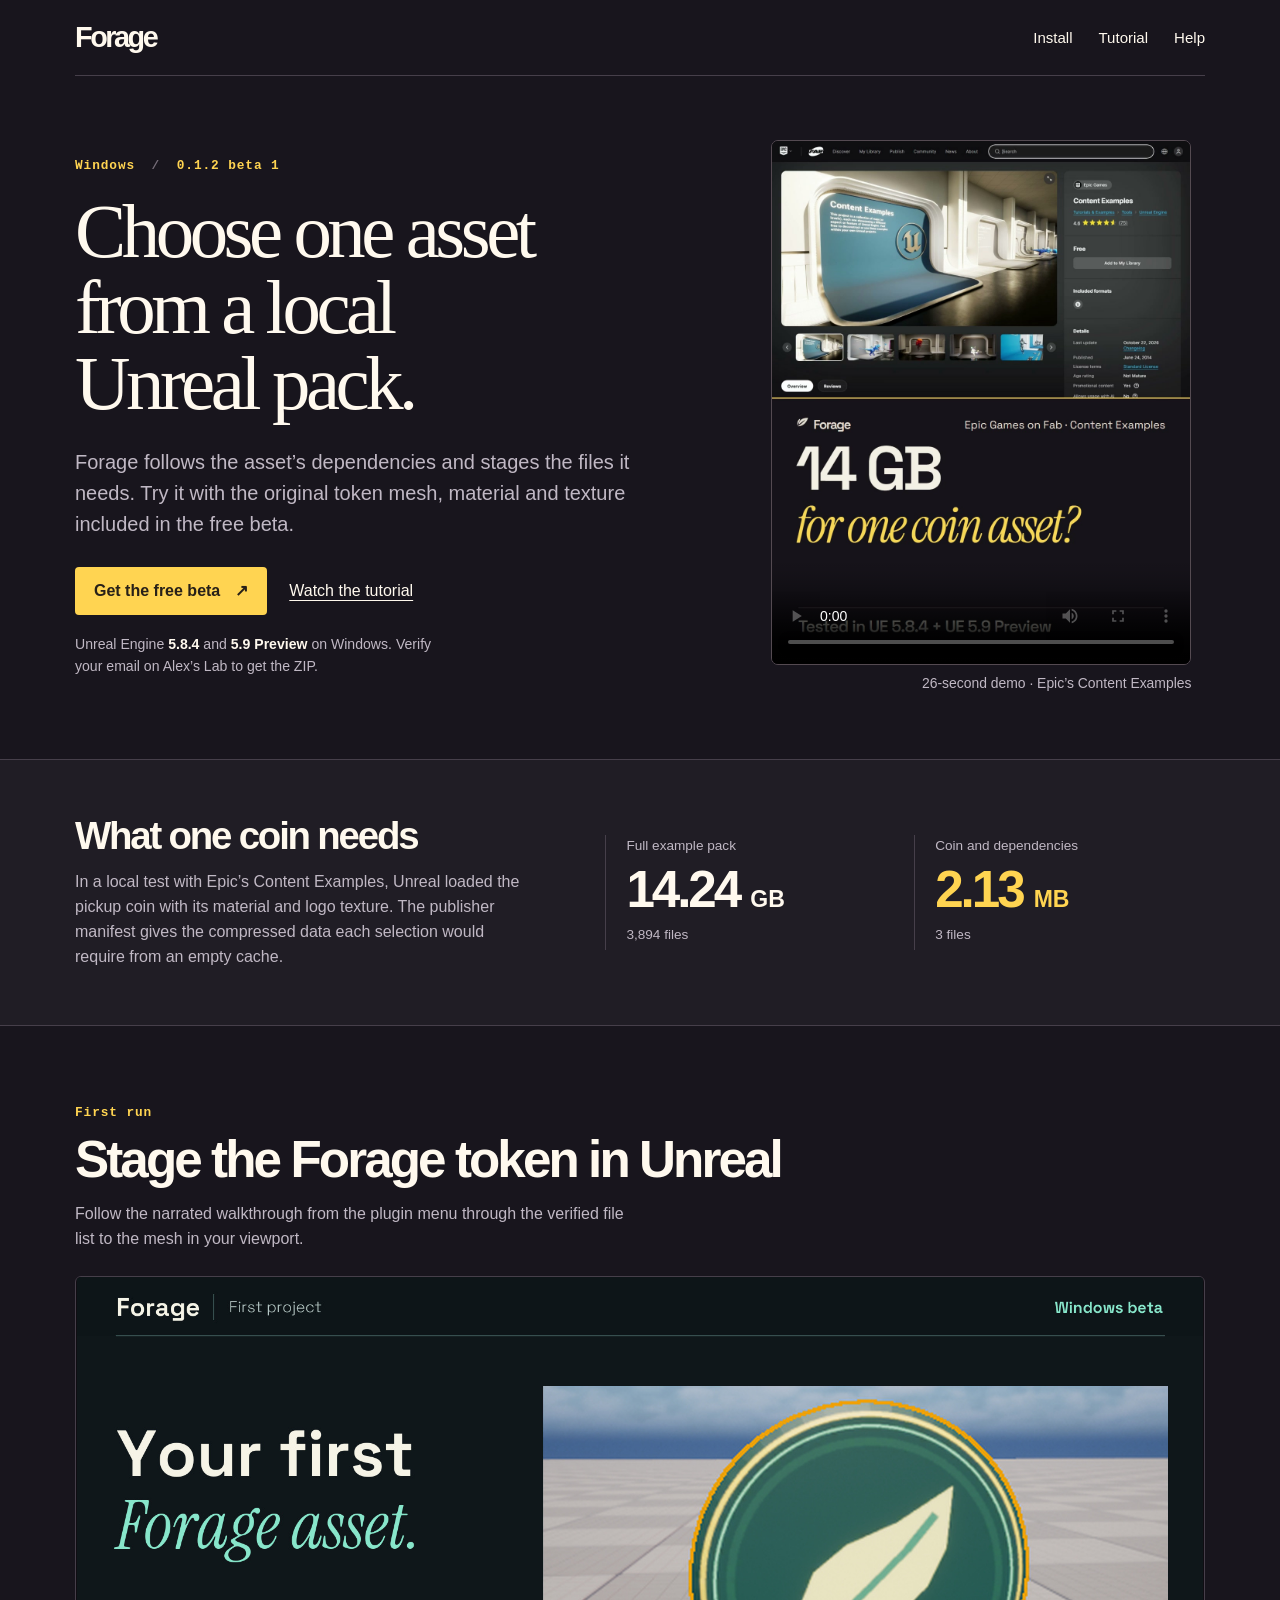
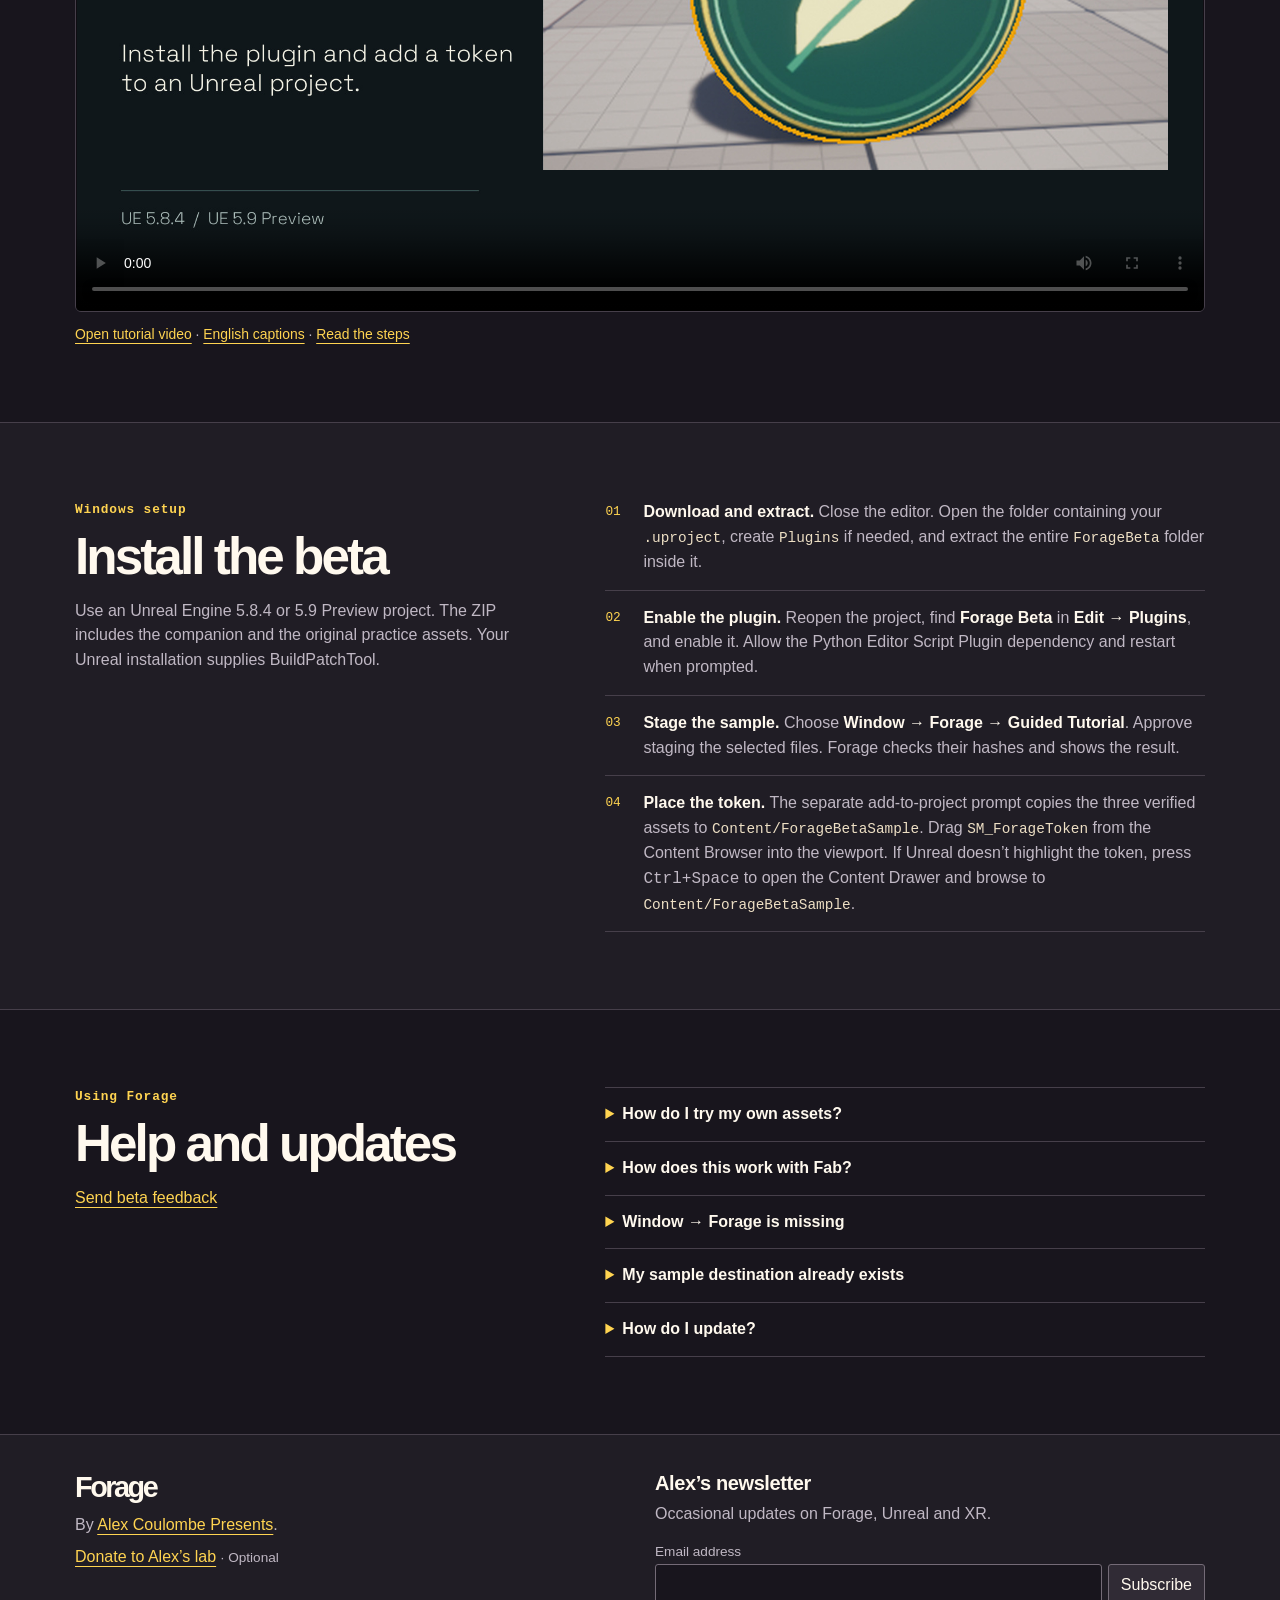
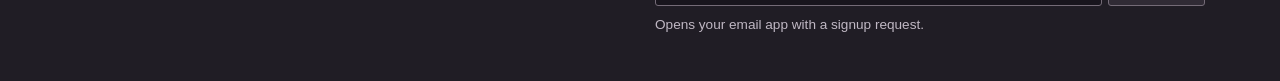
==== commit 57308c06: "Launch the free Windows beta guide and branded token promo" ====
--- a/index.html
+++ b/index.html
@@ -1,154 +1,261 @@
-<!DOCTYPE html>
+<!doctype html>
 <html lang="en">
-<head>
-  <meta charset="UTF-8" />
-  <meta name="viewport" content="width=device-width, initial-scale=1.0" />
-  <title>Forage | Your Fab library in Unreal Engine 5.9 and earlier</title>
-
-  <!-- SEO + OpenGraph + Twitter (see publish-repo skill) -->
-  <meta name="description" content="Choose scene assets from your own Fab library. See the Unreal Engine 5.9 Preview handoff and the Forage workflow for 5.8 and earlier." />
-  <meta name="author" content="Alex Coulombe (ibrews)" />
-  <meta property="og:title" content="Forage | Your Fab library, scene by scene" />
-  <meta property="og:description" content="Choose scene assets from your own Fab library. See the Unreal Engine 5.9 Preview handoff and the Forage workflow for 5.8 and earlier." />
-  <meta property="og:image" content="https://ibrews.github.io/forage-site/social.png" />
-  <meta property="og:url" content="https://ibrews.github.io/forage-site/" />
-  <meta property="og:type" content="website" />
-  <meta name="twitter:card" content="summary_large_image" />
-  <meta name="twitter:title" content="Forage | Your Fab library, scene by scene" />
-  <meta name="twitter:description" content="Choose scene assets from your own Fab library. See the Unreal Engine 5.9 Preview handoff and the Forage workflow for 5.8 and earlier." />
-  <meta name="twitter:image" content="https://ibrews.github.io/forage-site/social.png" />
-
-  <link rel="preconnect" href="https://fonts.googleapis.com" />
-  <link rel="preconnect" href="https://fonts.gstatic.com" crossorigin />
-  <link href="https://fonts.googleapis.com/css2?family=Space+Grotesk:wght@400;500;600;700&family=JetBrains+Mono:wght@400;500&display=swap" rel="stylesheet" />
-  <link rel="stylesheet" href="styles.css" />
-  <link rel="icon" href="data:image/svg+xml,<svg xmlns='http://www.w3.org/2000/svg' viewBox='0 0 100 100'><text y='.9em' font-size='90'>🍃</text></svg>" />
-</head>
-<body>
-  <canvas id="stars" aria-hidden="true"></canvas>
-  <div class="bg-glow"></div>
-
-  <div class="wrap">
-    <!-- nav -->
-    <header class="nav">
-      <div class="brand"><span class="mark">🍃</span> Forage</div>
-      <nav class="nav-links">
-        <a href="#features">Features</a>
-        <a href="#versions">Engine versions</a>
-        <a href="#access">Get Forage</a>
-        <a href="#newsletter">Newsletter</a>
+  <head>
+    <meta charset="utf-8" />
+    <meta name="viewport" content="width=device-width,initial-scale=1" />
+    <title>Forage · Free Unreal Engine beta for Windows</title>
+    <meta
+      name="description"
+      content="Stage a local Unreal asset with its dependencies. Try the original Forage token in Unreal Engine 5.8.4 or 5.9 Preview on Windows."
+    />
+    <meta property="og:title" content="Forage · Free Unreal Engine beta" />
+    <meta
+      property="og:description"
+      content="One mesh, its material and its texture. Try the guided selection in your own Unreal project."
+    />
+    <meta property="og:image" content="https://ibrews.github.io/forage-site/forage-coin-cover.jpg" />
+    <meta property="og:image:alt" content="Forage demo cover: one coin from Epic’s Content Examples" />
+    <meta property="og:image:width" content="1080" />
+    <meta property="og:image:height" content="1350" />
+    <meta property="og:url" content="https://ibrews.github.io/forage-site/" />
+    <meta property="og:type" content="website" />
+    <meta name="twitter:card" content="summary_large_image" />
+    <meta name="twitter:title" content="Forage · Free Unreal Engine beta" />
+    <meta name="twitter:description" content="Pick a local Unreal asset. See which files it needs." />
+    <meta name="twitter:image" content="https://ibrews.github.io/forage-site/forage-coin-cover.jpg" />
+    <link rel="canonical" href="https://ibrews.github.io/forage-site/" />
+    <link rel="stylesheet" href="styles.css" />
+  </head>
+  <body>
+    <a class="skip" href="#main">Skip to content</a>
+    <header class="mast wrap">
+      <a class="wordmark" href="#main">Forage</a>
+      <nav aria-label="Main navigation">
+        <a href="#install">Install</a><a href="#tutorial">Tutorial</a><a href="#help">Help</a>
       </nav>
     </header>
-
-    <!-- hero -->
-    <section class="hero">
-      <div class="hero-copy">
-        <p class="kicker">UE 5.9 Preview · 5.8 and earlier</p>
-        <h1 class="title">Forage</h1>
-        <p class="tagline">Build a scene from the Fab packs <em>you already own.</em></p>
-        <p class="subpitch">Ask for a castle with horses at the gates. Forage searches your library for the architecture and the horses, then gives your build agent a shortlist with titles and sellers.</p>
-        <div class="cta-row">
-          <a href="#versions" class="btn btn-primary">Find my engine version ↓</a>
-          <a href="#access" class="btn btn-ghost">Get the member build</a>
+    <main id="main">
+      <section id="features" class="hero wrap" aria-labelledby="hero-title">
+        <div class="hero-copy">
+          <p class="release">Windows <span aria-hidden="true">/</span> 0.1.2 beta 1</p>
+          <h1 id="hero-title">Choose one asset from a local Unreal pack.</h1>
+          <p class="standfirst">
+            Forage follows the asset’s dependencies and stages the files it needs. Try it with the original
+            token mesh, material and texture included in the free beta.
+          </p>
+          <div class="actions" id="access">
+            <a
+              class="button primary"
+              id="download"
+              href="https://www.alexcoulombepresents.com/lab/forage#download"
+              >Get the free beta <span aria-hidden="true">↗</span></a
+            ><a class="text-link" href="#tutorial">Watch the tutorial</a>
+          </div>
+          <p class="platforms">
+            Unreal Engine <strong>5.8.4</strong> and <strong>5.9 Preview</strong> on Windows. Verify your
+            email on Alex’s Lab to get the ZIP.
+          </p>
+        </div>
+        <figure class="promo">
+          <video
+            controls
+            playsinline
+            preload="metadata"
+            width="1080"
+            height="1350"
+            poster="forage-coin-cover.jpg"
+            aria-label="Forage demonstration with the pickup coin from Content Examples"
+            aria-describedby="promo-caption"
+          >
+            <source src="forage-coin-demo.mp4" type="video/mp4" />
+            <a href="forage-coin-demo.mp4">Open the coin demo MP4</a>
+          </video>
+          <figcaption id="promo-caption">26-second demo · Epic’s Content Examples</figcaption>
+        </figure>
+      </section>
+
+      <section class="band proof" aria-labelledby="proof-title">
+        <div class="wrap split">
+          <div>
+            <h2 id="proof-title">What one coin needs</h2>
+            <p>
+              In a local test with Epic’s Content Examples, Unreal loaded the pickup coin with its material
+              and logo texture. The publisher manifest gives the compressed data each selection would require
+              from an empty cache.
+            </p>
+          </div>
+          <dl class="comparison">
+            <div>
+              <dt>Full example pack</dt>
+              <dd>14.24 <small>GB</small><span class="unit">3,894 files</span></dd>
+            </div>
+            <div>
+              <dt>Coin and dependencies</dt>
+              <dd>2.13 <small>MB</small><span class="unit">3 files</span></dd>
+            </div>
+          </dl>
+        </div>
+      </section>
+
+      <section id="tutorial" class="wrap section tutorial" aria-labelledby="tutorial-title">
+        <div class="section-head">
+          <p class="eyebrow">First run</p>
+          <h2 id="tutorial-title">Stage the Forage token in Unreal</h2>
+          <p>
+            Follow the narrated walkthrough from the plugin menu through the verified file list to the mesh in
+            your viewport.
+          </p>
+        </div>
+        <figure>
+          <video
+            controls
+            playsinline
+            preload="metadata"
+            width="1920"
+            height="1080"
+            poster="forage-beta-tutorial-poster.jpg"
+            aria-label="Forage beta first-run tutorial"
+            aria-describedby="tutorial-caption"
+          >
+            <source src="forage-beta-tutorial.mp4" type="video/mp4" />
+            <track kind="captions" srclang="en" label="English" src="forage-beta-tutorial.vtt" default />
+            <a href="forage-beta-tutorial.mp4">Open the tutorial MP4</a>
+          </video>
+          <figcaption id="tutorial-caption">
+            <a href="forage-beta-tutorial.mp4">Open tutorial video</a><span aria-hidden="true"> · </span
+            ><a href="forage-beta-tutorial.vtt">English captions</a><span aria-hidden="true"> · </span
+            ><a href="#install">Read the steps</a>
+          </figcaption>
+        </figure>
+      </section>
+
+      <section class="band" id="versions">
+        <div class="wrap section split install" id="install">
+          <div>
+            <p class="eyebrow">Windows setup</p>
+            <h2>Install the beta</h2>
+            <p>
+              Use an Unreal Engine 5.8.4 or 5.9 Preview project. The ZIP includes the companion and the
+              original practice assets. Your Unreal installation supplies BuildPatchTool.
+            </p>
+          </div>
+          <ol class="steps" id="transcript">
+            <li>
+              <strong>Download and extract.</strong> Close the editor. Open the folder containing your
+              <code>.uproject</code>, create <code>Plugins</code> if needed, and extract the entire
+              <code>ForageBeta</code> folder inside it.
+            </li>
+            <li>
+              <strong>Enable the plugin.</strong> Reopen the project, find <strong>Forage Beta</strong> in
+              <strong>Edit → Plugins</strong>, and enable it. Allow the Python Editor Script Plugin dependency
+              and restart when prompted.
+            </li>
+            <li>
+              <strong>Stage the sample.</strong> Choose <strong>Window → Forage → Guided Tutorial</strong>.
+              Approve staging the selected files. Forage checks their hashes and shows the result.
+            </li>
+            <li>
+              <strong>Place the token.</strong> The separate add-to-project prompt copies the three verified
+              assets to <code>Content/ForageBetaSample</code>. Drag <code>SM_ForageToken</code> from the
+              Content Browser into the viewport. If Unreal doesn’t highlight the token, press
+              <kbd>Ctrl+Space</kbd> to open the Content Drawer and browse to <code>Content/ForageBetaSample</code>.
+            </li>
+          </ol>
+        </div>
+      </section>
+
+      <section class="wrap section split" id="help">
+        <div>
+          <p class="eyebrow">Using Forage</p>
+          <h2>Help and updates</h2>
+          <p><a href="https://www.alexcoulombepresents.com/lab/forage#feedback">Send beta feedback</a></p>
+        </div>
+        <div class="questions">
+          <details>
+            <summary>How do I try my own assets?</summary>
+            <p>
+              Choose <strong>Window → Forage → Open Dashboard → Your project</strong>. Check the path to your
+              <code>.uproject</code>, type part of an asset name and choose <strong>Search project</strong>.
+              The result includes a <code>/Game</code> path for the Content Browser. To preview a local
+              BuildPatch JSON manifest, open <strong>Preview a package from a local manifest</strong> and
+              supply its path. Supply the matching dependency index to include referenced packages. Forage
+              reports when coverage is incomplete.
+            </p>
+          </details>
+          <details>
+            <summary>How does this work with Fab?</summary>
+            <p>
+              Selective staging uses local pack data. For a new Fab download, sign into Fab in Unreal and use
+              its normal <strong>Add to Project</strong> flow on a compatible owned pack. Fab downloads the
+              full pack. The included Forage practice pack works offline without an Epic account.
+            </p>
+          </details>
+          <details>
+            <summary>Window → Forage is missing</summary>
+            <p>
+              Check for <code>YourProject/Plugins/ForageBeta/ForageBeta.uplugin</code>. A second nested
+              <code>ForageBeta</code> folder prevents discovery. Enable <strong>Forage Beta</strong> and
+              <strong>Python Editor Script Plugin</strong>, then restart Unreal. Use a clean test project if
+              you have an older Forage plugin installed.
+            </p>
+          </details>
+          <details>
+            <summary>My sample destination already exists</summary>
+            <p>
+              Forage preserves conflicting files. Open a clean test project or back up and move the existing
+              <code>Content/ForageBetaSample</code> folder before retrying. Dashboard staging writes to
+              <code>Saved/ForageBeta</code> inside an open project; the native tutorial asks separately before
+              adding files to Content.
+            </p>
+          </details>
+          <details id="updates">
+            <summary>How do I update?</summary>
+            <p>
+              Use <strong>Window → Forage → Check for Updates</strong> or the dashboard footer. You can opt
+              into checks when Forage opens. Review the
+              <a href="https://www.alexcoulombepresents.com/lab/forage#updates">beta release notes</a>, close
+              Unreal, then replace the plugin folder using the new ZIP from the
+              <a href="https://www.alexcoulombepresents.com/lab/forage#download">verified download page</a>.
+            </p>
+          </details>
+        </div>
+      </section>
+    </main>
+    <footer class="band">
+      <div class="wrap foot">
+        <div>
+          <a class="wordmark" href="#main">Forage</a>
+          <p>By <a href="https://www.alexcoulombepresents.com">Alex Coulombe Presents</a>.</p>
+          <p>
+            <a href="https://www.alexcoulombepresents.com/support">Donate to Alex’s lab</a>
+            <span class="muted">· Optional</span>
+          </p>
+        </div>
+        <div id="newsletter">
+          <h2>Alex’s newsletter</h2>
+          <p>Occasional updates on Forage, Unreal and XR.</p>
+          <form
+            class="signup"
+            action="mailto:info@alexcoulombepresents.com"
+            method="post"
+            enctype="text/plain"
+            data-list="newsletter"
+            data-mailto="info@alexcoulombepresents.com"
+            data-subject="ibrews newsletter — sign me up"
+          >
+            <label for="newsletter-email">Email address</label>
+            <div class="signup-row">
+              <input id="newsletter-email" type="email" name="email" required autocomplete="email" /><button
+                type="submit"
+              >
+                Subscribe
+              </button>
+            </div>
+          </form>
+          <p class="helper" data-role="note">Opens your email app with a signup request.</p>
         </div>
       </div>
-      <figure id="how" class="demo">
-        <video controls playsinline preload="metadata" poster="demo-poster.jpg" aria-label="Forage workflow demonstration" src="forage-demo.mp4"></video>
-        <figcaption>Watch Forage scout a castle and horses, then verify an owned pack inside a 5.9 Preview project. <a href="#transcript">Read the walkthrough</a></figcaption>
-      </figure>
-    </section>
-  </div>
-
-  <section class="features" id="versions">
-    <div class="wrap">
-      <div class="section-head"><h2>Which Unreal Engine are you using?</h2></div>
-      <div class="grid">
-        <article class="card version">
-          <div class="kicker">Unreal Engine 5.9 Preview</div>
-          <h3>Hand your picks to Fab</h3>
-          <p>Open a test project. Enable Fab, Unreal MCP and its toolsets. Connect your agent to both the editor and Forage. You can also run the shortlist from a terminal.</p>
-          <pre><code>forage fab-handoff "castle with horses"</code></pre>
-          <p>Ask the agent to find a pick in your signed-in Fab library. Choose the pack and project. Epic starts the download. Look for the imported assets in the Content Browser before placing them.</p>
-          <details><summary>Try this with a connected agent</summary><p>Use Forage’s fab-handoff tool to shortlist packs for a castle with horses. Look up the picks in my Unreal editor’s Fab library and show matching titles and sellers. Let me pick one before installing.</p><p>From the CLI, add <code>--editor-port PORT</code> using the port in Unreal’s Model Context Protocol preferences. Add <code>--catalog</code> for a public catalog lookup. Forage can run either lookup directly.</p><a href="https://dev.epicgames.com/documentation/unreal-engine/unreal-mcp-in-unreal-editor">Epic’s Unreal MCP setup ↗</a></details>
-        </article>
-        <article class="card version earlier">
-          <div class="kicker">Unreal Engine 5.8 and earlier</div>
-          <h3>Scout first. Add your pick in Fab.</h3>
-          <p>The Forage CLI runs outside Unreal. Search the library you’ve synced, get a scene shortlist, and keep a local wishlist tagged by project. You can do all three with the editor closed.</p>
-          <pre><code>forage query "castle"
-forage describe-loadout "medieval castle"
-forage wishlist ls</code></pre>
-          <p>Check the pack’s engine compatibility in Fab. Use Add to Project in a supported editor, or select a compatible project in the Epic Games Launcher. The optional Forage editor plugin needs a matching engine and platform build.</p>
-        </article>
-      </div>
-    </div>
-  </section>
-
-  <section class="features" id="features">
-    <div class="wrap">
-      <div class="section-head"><h2>Inside your library</h2></div>
-      <div class="grid">
-        <article class="card"><h3>Find the missing piece</h3><p>Search a specific prop, or ask for a whole scene. A local cache keeps the shortlist available between editor sessions.</p></article>
-        <article class="card"><h3>Keep a project wishlist</h3><p>Save and tag candidates locally. Export or import lists to move them between machines.</p></article>
-      </div>
-      <details class="walkthrough" id="transcript"><summary>Demo walkthrough</summary>
-        <ol><li>Run <code>forage query "horse"</code> against the local library. It finds Horse Starter Kit from Living Systems. On 5.8 and earlier, check compatibility in Fab and add your pick manually.</li><li>Ask for a castle with horses. Forage shortlists Medieval Castle from Dexsoft Games and Horse Starter Kit from Living Systems.</li><li>Connect to the signed-in 5.9 Preview editor. Fab offers an asset pack for the castle. The horse kit is a complete project, so it cannot be added to this open project.</li><li>Forage also selected Pro Icon Pack from Piontek. Epic handed off its UE 5.5 asset pack to the 5.9 editor. A live Asset Registry search then found 215 imported entries under <code>/Game/ProIconPack</code>, including its demo map.</li></ol>
-      </details>
-    </div>
-  </section>
-  <!-- CTAs -->
-  <section class="cta" id="access">
-    <div class="wrap">
-      <div class="section-head">
-        <h2>Get Forage</h2>
-        <p>The Python 3.12+ member preview includes the CLI and Forage MCP. It connects to the Fab tools supplied with Unreal Engine 5.9 Preview.</p>
-      </div>
-
-      <div class="cta-grid">
-        <!-- WISHLIST -->
-        <div class="signup-card feature" id="wishlist">
-          <h3>Member download</h3>
-          <p class="sub">Open Lab Tools for private repository access. If you already have access, download the Python wheel and follow the install steps in the release.</p>
-          <a class="btn btn-primary" href="https://github.com/ibrews/forage/releases/tag/v0.1.1b1">Open private release ↗</a>
-          <p class="form-note"><a href="https://www.alexcoulombepresents.com/members/tools">Member access instructions</a> · <a href="https://www.alexcoulombepresents.com/lab/forage#waitlist">Join the waitlist</a></p>
-        </div>
-
-        <!-- NEWSLETTER -->
-        <div class="signup-card" id="newsletter">
-          <h3>✉️ Join my newsletter!</h3>
-          <p class="sub">Occasional notes from Alex on Forage, Unreal, XR, and the odd AI experiment.</p>
-          <!--
-            TODO(forage): same as above — wire the real newsletter list (likely the same
-            provider as the ibrews/Agile Lens newsletter). Confirm list + address with Alex.
-          -->
-          <form class="signup" data-list="newsletter"
-                data-mailto="info@alexcoulombepresents.com"
-                data-subject="ibrews newsletter — sign me up">
-            <input type="email" name="email" required autocomplete="email"
-                   placeholder="you@studio.com" aria-label="Your email for the ibrews newsletter" />
-            <button type="submit" class="btn btn-ghost">Subscribe</button>
-          </form>
-          <p class="form-note" data-role="note">
-            Low volume. Unsubscribe anytime.
-          </p>
-        </div>
-      </div>
-    </div>
-  </section>
-
-  <!-- footer -->
-  <footer>
-    <div class="wrap foot-row">
-      <div>🍃 <strong>Forage</strong> by <a href="https://www.alexcoulombepresents.com">Alex Coulombe Presents</a></div>
-      <div class="foot-links">
-        <a href="#features">Features</a>
-        <a href="#access">Get Forage</a>
-        <a href="#newsletter">Newsletter</a>
-        <a href="https://twitter.com/ibrews">@ibrews</a>
-      </div>
-    </div>
-  </footer>
-
-  <script src="app.js"></script>
-</body>
+    </footer>
+    <script src="app.js"></script>
+  </body>
 </html>
--- a/styles.css
+++ b/styles.css
@@ -1,372 +1,434 @@
-/* Forage — landing page
-   Visual language: Spatial Deck (dark #060810, Space Grotesk, purple/teal/amber).
-   Matches sibling ibrews repos (holodeck-pocket, harvardxr-keynote). */
-
 :root {
-  --bg:      #060810;
-  --bg-soft: #0b0f1d;
-  --card:    rgba(255, 255, 255, 0.035);
-  --card-line: rgba(255, 255, 255, 0.09);
-  --ink:     #eef1f8;
-  --muted:   #99a1ba;
-  --faint:   #6b7390;
-
-  --teal:    #5eead4;
-  --green:   #6ee7a8;
-  --blue:    #a5d8ff;
-  --purple:  #9b8cff;
-  --amber:   #ffd479;
-
-  --title-grad: linear-gradient(130deg, #fff 18%, #a5d8ff 55%, #9b8cff 92%);
-  --max: 1080px;
-
-  --r: 16px;
-  --shadow: 0 24px 60px -20px rgba(0, 0, 0, 0.7);
-}
-
-* { box-sizing: border-box; }
-
-.demo { margin: 0; min-width: 0; }
-.demo video { width: 100%; aspect-ratio: 16 / 9; display: block; background: var(--bg-soft); border: 1px solid var(--card-line); border-radius: var(--r); box-shadow: var(--shadow); }
-.demo figcaption { margin-top: 12px; color: var(--muted); font-size: .87rem; }
-.demo a, .walkthrough a, .version a, .form-note a { color: var(--teal); text-decoration: underline; text-underline-offset: .18em; }
-.version { min-width: 0; }
-.version .kicker { color: var(--teal); }
-.version.earlier .kicker { color: var(--amber); }
-.version pre { white-space: pre-wrap; overflow-wrap: anywhere; padding: 14px 16px; border: 1px solid var(--card-line); border-radius: 10px; background: var(--bg); color: var(--ink); font-size: .85rem; }
-.version details, .walkthrough { margin-top: 1.25rem; color: var(--muted); }
-.version details p { margin: .7rem 0; }
-.walkthrough ol { padding-inline-start: 1.5rem; }
-summary { cursor: pointer; color: var(--ink); }
-.version summary { font-weight: 600; }
-
-html { scroll-behavior: smooth; }
-
+  color-scheme: dark;
+  --paper: #18151d;
+  --panel: #201d25;
+  --ink: #fff9ee;
+  --muted: #c0b8c4;
+  --line: #463f4a;
+  --gold: #ffd451;
+  --max: 1130px;
+  font-family: "Space Grotesk", Inter, "Segoe UI", Arial, sans-serif;
+  font-size: 16px;
+  line-height: 1.55;
+}
+* {
+  box-sizing: border-box;
+}
 body {
   margin: 0;
-  background: var(--bg);
-  color: var(--ink);
-  font-family: "Space Grotesk", system-ui, -apple-system, "Segoe UI", sans-serif;
+  background: var(--paper);
+  color: var(--ink);
+  -webkit-font-smoothing: antialiased;
+}
+a {
+  color: var(--gold);
+  text-decoration-thickness: 1px;
+  text-underline-offset: 4px;
+}
+a:hover {
+  text-decoration-thickness: 2px;
+}
+:focus-visible {
+  outline: 3px solid var(--gold);
+  outline-offset: 4px;
+}
+p,
+figure,
+dl,
+ol {
+  margin: 0;
+}
+.wrap {
+  width: min(calc(100% - 72px), var(--max));
+  margin-inline: auto;
+}
+.skip {
+  position: fixed;
+  top: 6px;
+  left: 12px;
+  z-index: 5;
+  background: var(--paper);
+  padding: 0.65rem;
+  transform: translateY(-150%);
+}
+.skip:focus {
+  transform: none;
+}
+.mast {
+  display: flex;
+  justify-content: space-between;
+  align-items: center;
+  min-height: 76px;
+  border-bottom: 1px solid var(--line);
+}
+.wordmark {
+  font-size: 1.8rem;
+  font-weight: 740;
+  letter-spacing: -0.085em;
+  color: var(--ink);
+  text-decoration: none;
+  line-height: 1;
+}
+.mast nav {
+  display: flex;
+  align-items: center;
+  gap: 26px;
+}
+.mast nav a {
+  color: var(--ink);
+  font-size: 0.94rem;
+  text-decoration: none;
+}
+.mast nav a:hover {
+  text-decoration: underline;
+}
+.hero {
+  display: grid;
+  grid-template-columns: minmax(0, 1.22fr) minmax(0, 0.9fr);
+  align-items: center;
+  gap: clamp(28px, 6vw, 95px);
+  padding-block: clamp(36px, 5vw, 76px);
+}
+.release,
+.eyebrow {
+  font:
+    600 0.8rem/1.5 ui-monospace,
+    Consolas,
+    monospace;
+  letter-spacing: 0.07em;
+  color: var(--gold);
+  margin: 0 0 18px;
+}
+.release span {
+  color: #766d79;
+  padding: 0 8px;
+}
+h1,
+h2,
+h3 {
+  margin: 0;
+  line-height: 1.06;
+  text-wrap: balance;
+}
+h1 {
+  max-width: 14ch;
+  font:
+    500 clamp(3.25rem, 6vw, 5.2rem)/0.99 Georgia,
+    "Times New Roman",
+    serif;
+  letter-spacing: -0.058em;
+}
+h2 {
+  font-size: clamp(2.05rem, 4vw, 3.25rem);
+  letter-spacing: -0.057em;
+  font-weight: 620;
+}
+.hero-copy .standfirst {
+  font-size: clamp(1.02rem, 1.6vw, 1.25rem);
   line-height: 1.55;
-  -webkit-font-smoothing: antialiased;
-  overflow-x: hidden;
-}
-
-/* twinkling-stars canvas + radial gradients behind everything */
-#stars {
-  position: fixed;
-  inset: 0;
-  z-index: -2;
+  color: var(--muted);
+  max-width: 50ch;
+  margin: 25px 0 27px;
+}
+.actions {
+  display: flex;
+  align-items: center;
+  gap: 22px;
+  flex-wrap: wrap;
+}
+.button {
+  padding: 12px 19px;
+  border-radius: 4px;
+  display: inline-flex;
+  align-items: center;
+  gap: 15px;
+  text-decoration: none;
+  font-weight: 700;
+}
+.button.primary {
+  background: var(--gold);
+  color: #272018;
+}
+.button.primary:hover {
+  background: #ffe389;
+}
+.text-link {
+  color: var(--ink);
+}
+.platforms {
+  color: var(--muted);
+  font-size: 0.88rem;
+  margin-top: 19px;
+  max-width: 48ch;
+}
+.platforms strong {
+  color: var(--ink);
+  font-weight: 620;
+}
+video {
+  display: block;
   width: 100%;
-  height: 100%;
-}
-.bg-glow {
-  position: fixed;
-  inset: 0;
-  z-index: -1;
-  pointer-events: none;
-  background:
-    radial-gradient(60% 55% at 18% 42%, rgba(155, 140, 255, 0.20), transparent 70%),
-    radial-gradient(55% 50% at 85% 8%,  rgba(94, 234, 212, 0.16), transparent 65%),
-    radial-gradient(70% 60% at 60% 110%, rgba(110, 231, 168, 0.08), transparent 60%);
-}
-
-a { color: var(--blue); text-decoration: none; }
-a:hover { color: #fff; }
-
-.wrap { width: min(var(--max), 92vw); margin-inline: auto; }
-
-/* ---------- nav ---------- */
-header.nav {
-  position: relative;
-  z-index: 2;
-  display: flex;
-  align-items: center;
-  justify-content: space-between;
-  padding: 22px 0 6px;
-}
-.brand {
-  display: flex;
-  align-items: center;
-  gap: 10px;
-  font-weight: 700;
-  letter-spacing: 0.2px;
-  font-size: 19px;
-}
-.brand .mark {
-  font-size: 22px;
-  filter: drop-shadow(0 0 10px rgba(110, 231, 168, 0.55));
-}
-.nav-links { display: flex; gap: 22px; align-items: center; }
-.nav-links a { color: var(--muted); font-size: 15px; }
-.nav-links a:hover { color: #fff; }
-@media (max-width: 640px) { .nav-links { display: none; } }
-
-/* ---------- hero ---------- */
-.hero {
-  position: relative;
-  z-index: 1;
+  height: auto;
+  object-fit: contain;
+  background: #100d13;
+}
+.promo {
+  max-width: 420px;
+  justify-self: center;
+  width: 100%;
+}
+.promo video {
+  aspect-ratio: 4/5;
+  border: 1px solid #544a51;
+  border-radius: 7px;
+}
+figcaption {
+  margin-top: 8px;
+  font-size: 0.87rem;
+  color: var(--muted);
+}
+.promo figcaption {
+  text-align: right;
+}
+.band {
+  background: var(--panel);
+  border-block: 1px solid var(--line);
+}
+.split {
   display: grid;
-  grid-template-columns: 1.05fr 0.95fr;
-  gap: 54px;
-  align-items: center;
-  padding: 64px 0 30px;
-}
-@media (max-width: 880px) {
-  .hero { grid-template-columns: 1fr; gap: 36px; padding-top: 40px; }
-}
-
-.eyebrow {
-  display: inline-flex;
-  align-items: center;
-  gap: 8px;
-  font-size: 12.5px;
-  font-weight: 600;
-  letter-spacing: 2.4px;
-  text-transform: uppercase;
-  color: var(--teal);
-  border: 1px solid rgba(94, 234, 212, 0.3);
-  background: rgba(94, 234, 212, 0.06);
-  padding: 7px 13px;
-  border-radius: 100px;
-}
-.eyebrow .dot {
-  width: 7px; height: 7px; border-radius: 50%;
-  background: var(--green);
-  box-shadow: 0 0 10px var(--green);
-}
-
-h1.title {
-  font-size: clamp(56px, 9vw, 104px);
-  line-height: 0.95;
-  margin: 20px 0 0;
-  font-weight: 700;
-  letter-spacing: -2px;
-  background: var(--title-grad);
-  -webkit-background-clip: text;
-  background-clip: text;
-  -webkit-text-fill-color: transparent;
-}
-.tagline {
-  font-size: clamp(19px, 2.4vw, 23px);
-  font-weight: 600;
-  margin: 14px 0 0;
-  color: #fff;
-}
-.tagline em { color: var(--teal); font-style: normal; }
-.subpitch {
-  font-size: clamp(15.5px, 1.7vw, 17.5px);
-  color: var(--muted);
-  margin: 16px 0 0;
-  max-width: 46ch;
-}
-.meta-line {
-  margin-top: 16px;
-  font-size: 13.5px;
-  color: var(--faint);
-  letter-spacing: 0.3px;
-}
-.meta-line strong { color: var(--muted); font-weight: 600; }
-
-/* ---------- buttons ---------- */
-.cta-row { display: flex; gap: 14px; margin-top: 30px; flex-wrap: wrap; }
-.btn {
-  display: inline-flex;
-  align-items: center;
-  gap: 9px;
-  font: inherit;
-  font-weight: 600;
-  font-size: 16px;
-  padding: 14px 24px;
-  border-radius: 12px;
-  cursor: pointer;
-  border: 1px solid transparent;
-  transition: transform 0.12s ease, box-shadow 0.2s ease, background 0.2s ease;
-}
-.btn:active { transform: translateY(1px); }
-.btn-primary {
-  background: linear-gradient(120deg, var(--green), var(--teal));
-  color: #04130d;
-  box-shadow: 0 12px 30px -10px rgba(94, 234, 212, 0.6);
-}
-.btn-primary:hover { box-shadow: 0 16px 40px -10px rgba(94, 234, 212, 0.8); color: #04130d; }
-.btn-ghost {
-  background: rgba(255, 255, 255, 0.04);
-  border-color: var(--card-line);
-  color: var(--ink);
-}
-.btn-ghost:hover { background: rgba(255, 255, 255, 0.09); color: #fff; }
-
-/* ---------- terminal mock ---------- */
-.terminal {
-  background: linear-gradient(180deg, #0c1120, #080b15);
-  border: 1px solid var(--card-line);
-  border-radius: var(--r);
-  box-shadow: var(--shadow);
-  overflow: hidden;
-  font-family: "JetBrains Mono", ui-monospace, "Cascadia Code", Consolas, monospace;
-  font-size: 13.5px;
-}
-.term-bar {
-  display: flex;
-  align-items: center;
-  gap: 7px;
-  padding: 11px 14px;
-  background: rgba(255, 255, 255, 0.03);
-  border-bottom: 1px solid var(--card-line);
-}
-.term-bar .b { width: 11px; height: 11px; border-radius: 50%; }
-.term-bar .b.r { background: #ff5f57; }
-.term-bar .b.y { background: #febc2e; }
-.term-bar .b.g { background: #28c840; }
-.term-bar .name { margin-left: 8px; color: var(--faint); font-size: 12px; }
-.term-body { padding: 16px 18px 20px; line-height: 1.7; white-space: pre-wrap; }
-.term-body .prompt { color: var(--teal); }
-.term-body .cmd { color: #fff; }
-.term-body .out { color: var(--muted); }
-.term-body .hi { color: var(--blue); }
-.term-body .ok { color: var(--green); }
-.term-body .dim { color: var(--faint); }
-.term-body .amber { color: var(--amber); }
-
-/* ---------- section frame ---------- */
-section { position: relative; z-index: 1; }
-.section-head { text-align: center; max-width: 40ch; margin: 0 auto 40px; }
-.section-head h2 {
-  font-size: clamp(28px, 4vw, 38px);
-  letter-spacing: -0.6px;
-  margin: 0 0 10px;
-}
-.section-head p { color: var(--muted); margin: 0; font-size: 16px; }
-.kicker {
-  font-size: 12.5px; font-weight: 600; letter-spacing: 2.4px;
-  text-transform: uppercase; color: var(--purple);
-}
-
-/* ---------- features ---------- */
-.features { padding: 80px 0 30px; }
-.grid {
-  display: grid;
-  grid-template-columns: repeat(2, 1fr);
-  gap: 18px;
-}
-@media (max-width: 720px) { .grid { grid-template-columns: 1fr; } }
-.card {
-  background: var(--card);
-  border: 1px solid var(--card-line);
-  border-radius: var(--r);
-  padding: 26px 24px;
-  transition: transform 0.18s ease, border-color 0.18s ease, background 0.18s ease;
-}
-.card:hover {
-  transform: translateY(-3px);
-  border-color: rgba(94, 234, 212, 0.35);
-  background: rgba(255, 255, 255, 0.05);
-}
-.card .ico {
-  width: 46px; height: 46px;
-  display: grid; place-items: center;
-  border-radius: 12px;
-  font-size: 23px;
-  margin-bottom: 16px;
-  background: rgba(94, 234, 212, 0.1);
-  border: 1px solid rgba(94, 234, 212, 0.22);
-}
-.card.amber .ico { background: rgba(255, 212, 121, 0.1); border-color: rgba(255, 212, 121, 0.25); }
-.card.purple .ico { background: rgba(155, 140, 255, 0.12); border-color: rgba(155, 140, 255, 0.28); }
-.card h3 { margin: 0 0 8px; font-size: 19px; }
-.card p { margin: 0; color: var(--muted); font-size: 15px; }
-.card code {
-  font-family: ui-monospace, "Cascadia Code", Consolas, monospace;
-  font-size: 0.9em;
-  color: var(--teal);
-  background: rgba(94, 234, 212, 0.08);
-  padding: 1px 6px;
-  border-radius: 5px;
-}
-.tag-pill {
-  display: inline-block;
-  font-size: 11px; font-weight: 700; letter-spacing: 1.4px; text-transform: uppercase;
-  color: var(--amber);
-  background: rgba(255, 212, 121, 0.1);
-  border: 1px solid rgba(255, 212, 121, 0.3);
-  padding: 3px 9px; border-radius: 100px;
-  margin-left: 8px; vertical-align: middle;
-}
-
-/* ---------- CTA / signup ---------- */
-.cta { padding: 90px 0 70px; }
-.cta-grid {
+  grid-template-columns: minmax(0, 0.87fr) minmax(0, 1.15fr);
+  gap: clamp(25px, 6vw, 82px);
+}
+.proof .wrap {
+  padding-block: clamp(32px, 5vw, 56px);
+  align-items: center;
+}
+.proof h2 {
+  font-size: clamp(1.7rem, 3vw, 2.45rem);
+}
+.split p,
+.section-head p {
+  color: var(--muted);
+  margin-top: 14px;
+  max-width: 64ch;
+}
+.split .eyebrow,
+.section-head .eyebrow {
+  margin: 0 0 11px;
+  color: var(--gold);
+}
+.comparison {
   display: grid;
   grid-template-columns: 1fr 1fr;
   gap: 18px;
 }
-@media (max-width: 720px) { .cta-grid { grid-template-columns: 1fr; } }
-.signup-card {
-  background: linear-gradient(180deg, rgba(255,255,255,0.05), rgba(255,255,255,0.02));
-  border: 1px solid var(--card-line);
-  border-radius: 20px;
-  padding: 32px 30px;
-}
-.signup-card.feature { border-color: rgba(94, 234, 212, 0.4); box-shadow: 0 20px 50px -24px rgba(94,234,212,0.5); }
-.signup-card h3 { margin: 0 0 6px; font-size: 23px; }
-.signup-card .sub { color: var(--muted); font-size: 15px; margin: 0 0 20px; }
-.signup {
-  display: flex; gap: 10px; flex-wrap: wrap;
-}
-.signup input[type="email"] {
-  flex: 1 1 200px;
+.comparison > div {
+  border-left: 1px solid var(--line);
+  padding-left: 20px;
+}
+.comparison dt {
+  font-size: 0.85rem;
+  color: var(--muted);
+}
+.comparison dd {
+  margin: 0.3rem 0;
+  font-size: clamp(2.1rem, 4vw, 3.2rem);
+  font-weight: 650;
+  line-height: 1.12;
+  letter-spacing: -0.06em;
+  font-variant-numeric: tabular-nums;
+}
+.comparison dd small {
+  font-size: 0.45em;
+  letter-spacing: 0;
+}
+.comparison > div:last-child dd {
+  color: var(--gold);
+}
+.comparison .unit {
+  display: block;
+  margin-top: 6px;
+  color: var(--muted);
+  font-size: 0.85rem;
+  line-height: 1.55;
+  font-weight: 400;
+  letter-spacing: 0;
+}
+.section {
+  padding-block: clamp(42px, 6vw, 78px);
+  scroll-margin-top: 20px;
+}
+.section-head {
+  margin: 0 0 25px;
+}
+.tutorial video {
+  aspect-ratio: 16/9;
+  border: 1px solid var(--line);
+  border-radius: 6px;
+}
+.tutorial figcaption {
+  margin-top: 12px;
+}
+.steps {
+  list-style: none;
+  counter-reset: steps;
+  padding: 0;
+}
+.steps li {
+  position: relative;
+  counter-increment: steps;
+  padding: 15px 0 15px 38px;
+  border-bottom: 1px solid var(--line);
+  color: var(--muted);
+}
+.steps li:first-child {
+  padding-top: 0;
+}
+.steps li:before {
+  content: counter(steps, decimal-leading-zero);
+  position: absolute;
+  left: 0;
+  color: var(--gold);
+  font:
+    500 0.8rem/1.9 ui-monospace,
+    Consolas,
+    monospace;
+}
+strong {
+  color: var(--ink);
+  font-weight: 650;
+}
+code {
+  color: #eddfc4;
+  font-family: ui-monospace, Consolas, monospace;
+  font-size: 0.9em;
+  overflow-wrap: anywhere;
+}
+.questions details {
+  border-top: 1px solid var(--line);
+  padding: 14px 0;
+}
+.questions details:last-child {
+  border-bottom: 1px solid var(--line);
+}
+summary {
+  cursor: pointer;
+  font-weight: 620;
+}
+summary::marker {
+  color: var(--gold);
+}
+.questions details p {
+  padding: 0 0 2px 17px;
+}
+.foot {
+  display: grid;
+  grid-template-columns: 1fr 1fr;
+  gap: 30px;
+  padding-block: 38px;
+}
+.foot h2 {
+  font-size: 1.25rem;
+  letter-spacing: -0.02em;
+}
+.foot p {
+  margin: 8px 0;
+  color: var(--muted);
+}
+.foot form {
+  margin-top: 12px;
+}
+.signup label,
+.helper,
+.muted {
+  font-size: 0.85rem;
+  color: var(--muted);
+}
+.signup-row {
+  display: flex;
+  gap: 6px;
+}
+.signup input,
+.signup button {
+  border: 1px solid #746b77;
+  padding: 8px 12px;
+  border-radius: 3px;
+  background: var(--paper);
+  color: var(--ink);
+  font: inherit;
   min-width: 0;
-  font: inherit;
-  font-size: 15px;
-  padding: 13px 15px;
-  border-radius: 11px;
-  border: 1px solid var(--card-line);
-  background: rgba(0, 0, 0, 0.35);
-  color: var(--ink);
-}
-.signup input[type="email"]::placeholder { color: var(--faint); }
-.signup input[type="email"]:focus {
-  outline: none;
-  border-color: var(--teal);
-  box-shadow: 0 0 0 3px rgba(94, 234, 212, 0.15);
-}
-.signup .btn { flex: 0 0 auto; }
-.form-note {
-  font-size: 13px;
-  color: var(--faint);
-  margin: 14px 0 0;
-  min-height: 1.2em;
-}
-.form-note a { color: var(--muted); text-decoration: underline; }
-.form-note.ok { color: var(--green); }
-
-/* personal note */
-.personal {
-  max-width: 60ch; margin: 0 auto 46px; text-align: center;
-  color: var(--muted); font-size: 16.5px;
-}
-.personal .sig { color: var(--ink); font-weight: 600; }
-
-/* ---------- footer ---------- */
-footer {
-  position: relative; z-index: 1;
-  border-top: 1px solid var(--card-line);
-  padding: 30px 0 50px;
-  margin-top: 30px;
-}
-.foot-row {
-  display: flex; align-items: center; justify-content: space-between;
-  flex-wrap: wrap; gap: 14px;
-  color: var(--faint); font-size: 14px;
-}
-.foot-links { display: flex; gap: 20px; flex-wrap: wrap; }
-.foot-links a { color: var(--muted); }
-.foot-links a:hover { color: #fff; }
-
-/* reduced motion */
-@media (prefers-reduced-motion: reduce) {
-  html { scroll-behavior: auto; }
-  #stars { display: none; }
-  * { transition: none !important; }
-}
+}
+.signup input {
+  flex: 1;
+}
+.signup button {
+  cursor: pointer;
+  background: #302b35;
+}
+.signup button:hover {
+  border-color: var(--gold);
+}
+@media (max-width: 760px) {
+  .wrap {
+    width: calc(100% - 36px);
+  }
+  .mast {
+    min-height: 62px;
+  }
+  .mast nav {
+    gap: 15px;
+  }
+  .hero,
+  .split,
+  .foot {
+    grid-template-columns: 1fr;
+  }
+  .hero {
+    gap: 29px;
+    padding-top: 36px;
+  }
+  .hero h1 {
+    max-width: 17ch;
+  }
+  .hero-copy .standfirst {
+    margin: 18px 0;
+  }
+  .promo {
+    max-width: min(410px, 100%);
+  }
+  .proof .wrap {
+    gap: 22px;
+  }
+  .comparison > div {
+    padding-left: 12px;
+  }
+  .split {
+    gap: 24px;
+  }
+  .foot {
+    gap: 25px;
+  }
+  .foot .signup-row {
+    max-width: 430px;
+  }
+}
+@media (max-width: 380px) {
+  .mast nav {
+    gap: 9px;
+  }
+  .wrap {
+    width: calc(100% - 28px);
+  }
+  .actions {
+    gap: 14px;
+  }
+  .comparison {
+    gap: 8px;
+  }
+  .comparison dt {
+    font-size: 0.8rem;
+  }
+  h1 {
+    font-size: 2.9rem;
+  }
+}
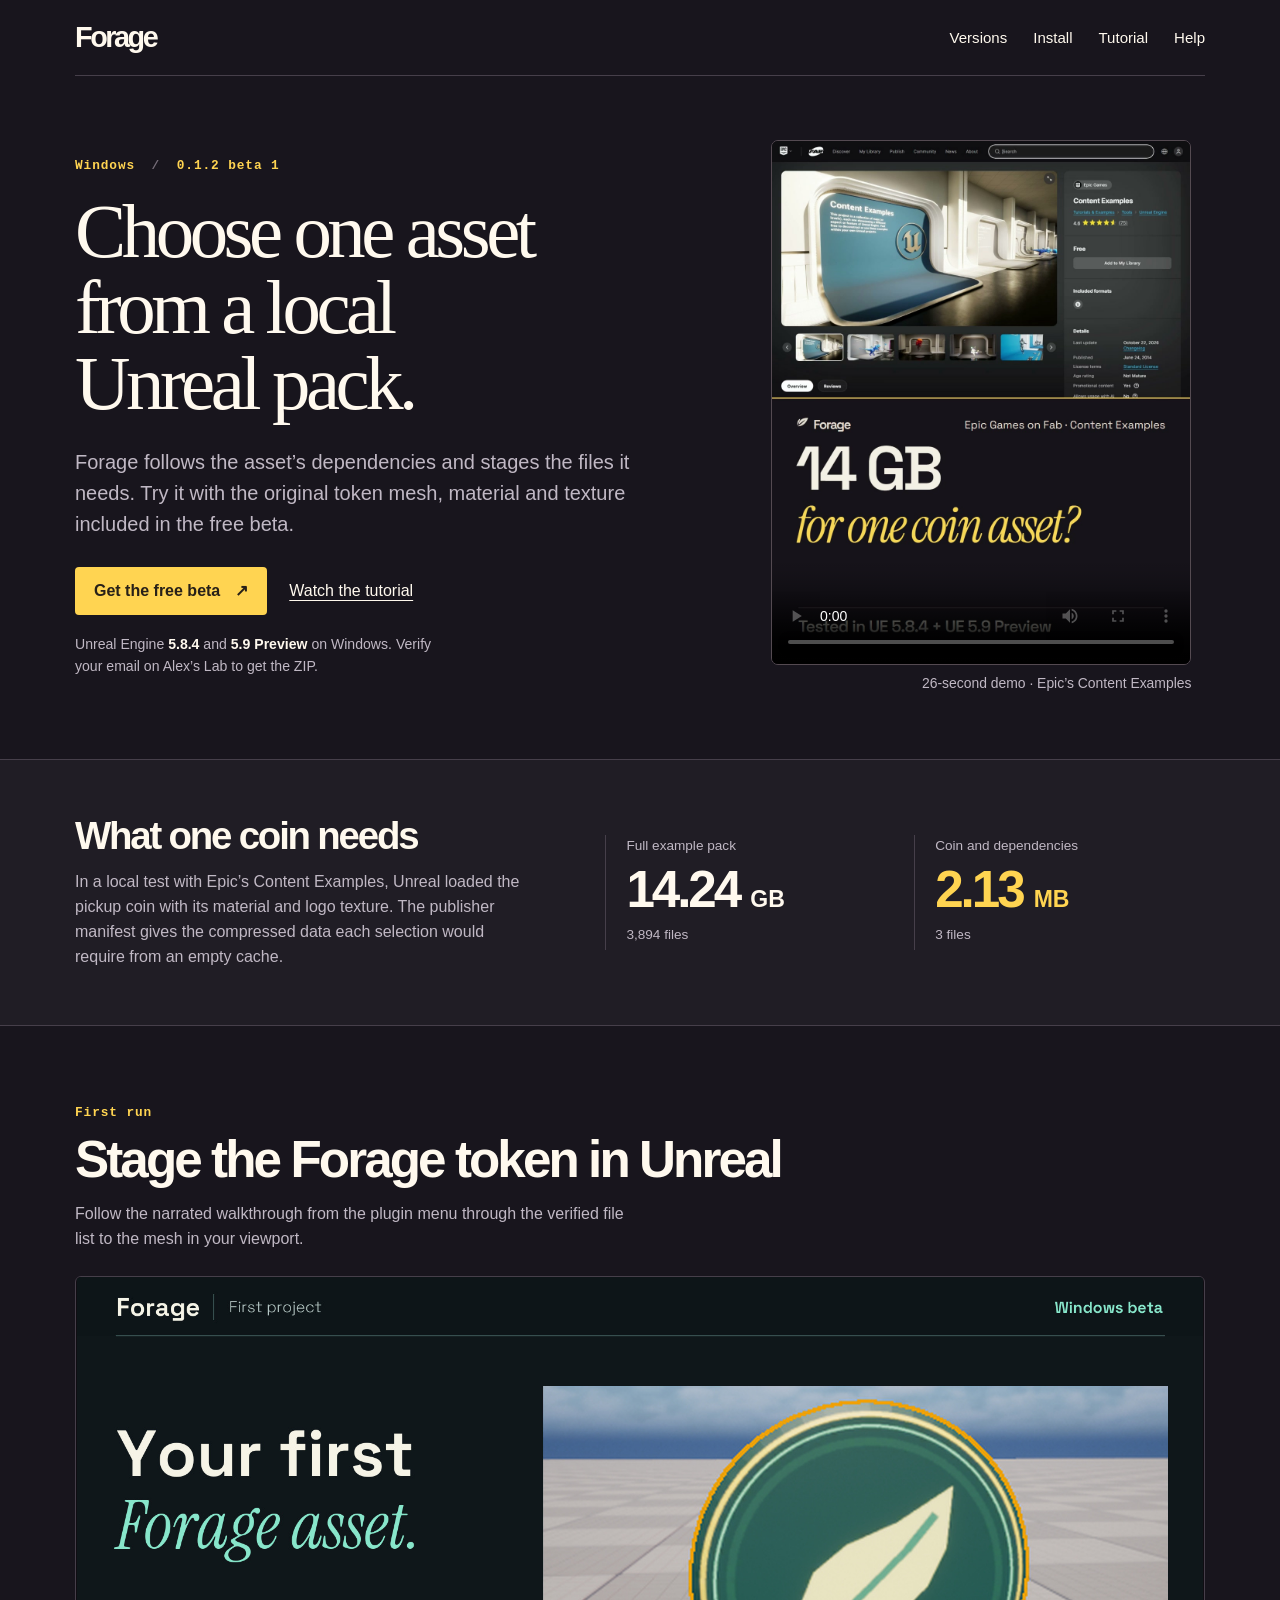
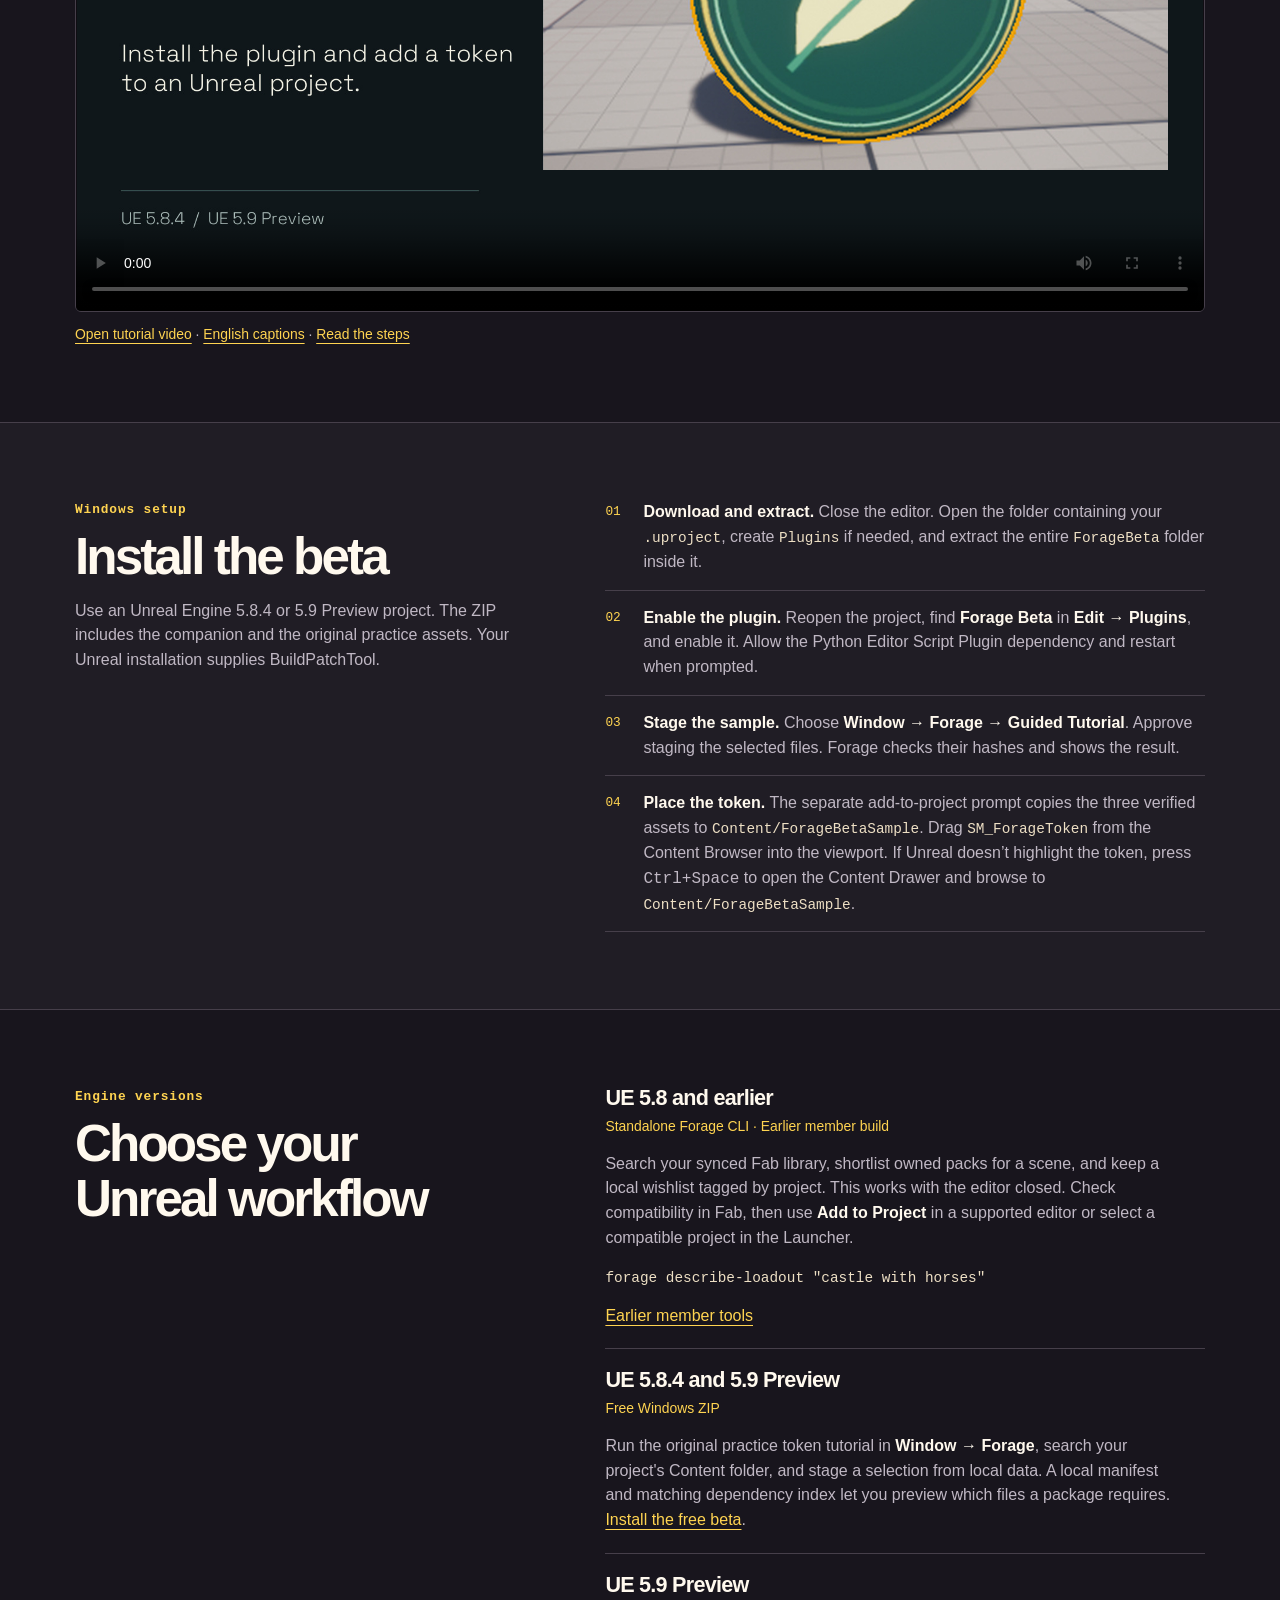
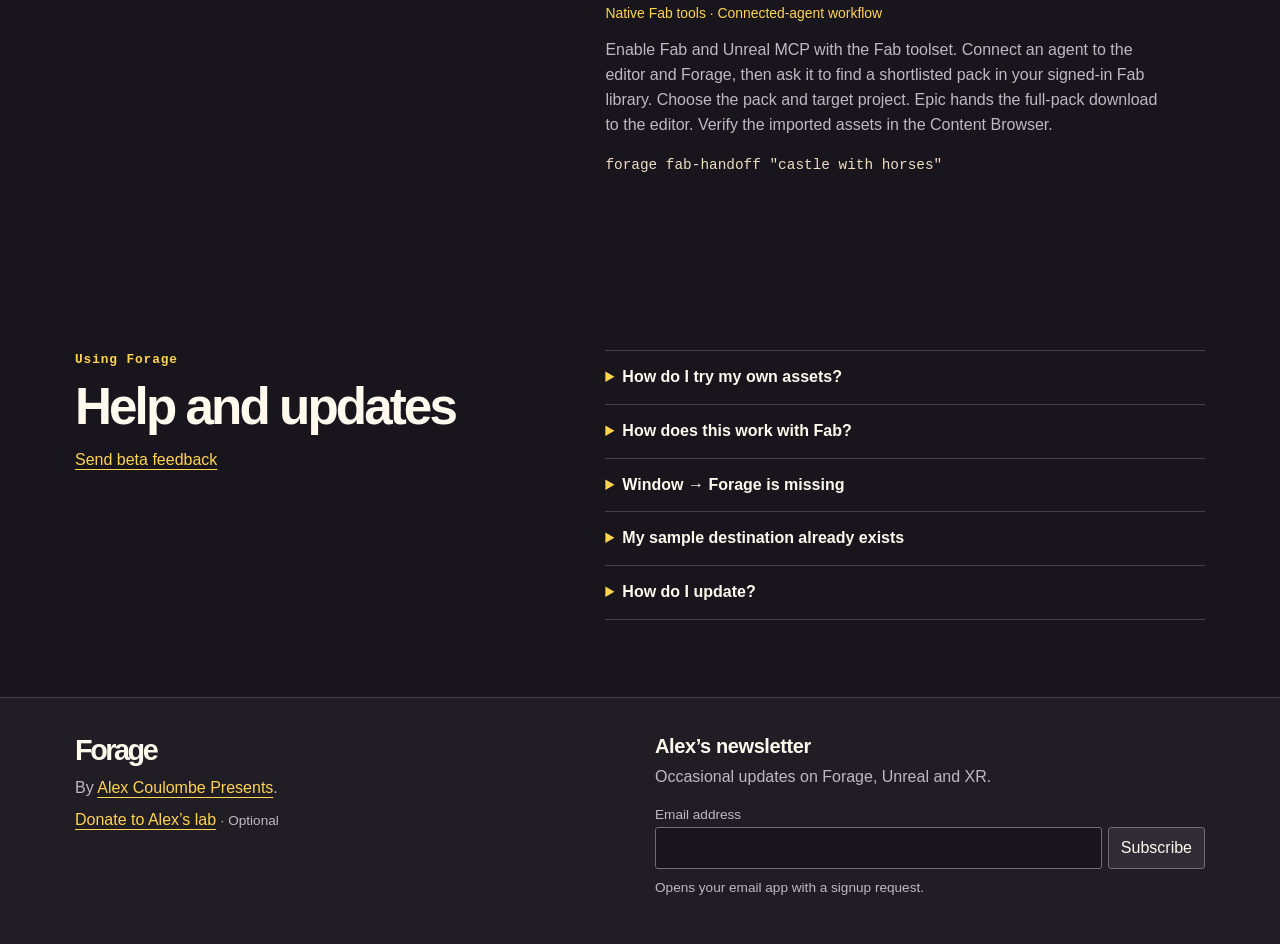
==== commit cebad635: "Restore the engine-by-engine Forage workflow guide" ====
--- a/index.html
+++ b/index.html
@@ -31,7 +31,8 @@
     <header class="mast wrap">
       <a class="wordmark" href="#main">Forage</a>
       <nav aria-label="Main navigation">
-        <a href="#install">Install</a><a href="#tutorial">Tutorial</a><a href="#help">Help</a>
+        <a href="#versions">Versions</a><a href="#install">Install</a><a href="#tutorial">Tutorial</a
+        ><a href="#help">Help</a>
       </nav>
     </header>
     <main id="main">
@@ -129,8 +130,8 @@
         </figure>
       </section>
 
-      <section class="band" id="versions">
-        <div class="wrap section split install" id="install">
+      <section class="band" id="install">
+        <div class="wrap section split install">
           <div>
             <p class="eyebrow">Windows setup</p>
             <h2>Install the beta</h2>
@@ -158,9 +159,52 @@
               <strong>Place the token.</strong> The separate add-to-project prompt copies the three verified
               assets to <code>Content/ForageBetaSample</code>. Drag <code>SM_ForageToken</code> from the
               Content Browser into the viewport. If Unreal doesn’t highlight the token, press
-              <kbd>Ctrl+Space</kbd> to open the Content Drawer and browse to <code>Content/ForageBetaSample</code>.
+              <kbd>Ctrl+Space</kbd> to open the Content Drawer and browse to
+              <code>Content/ForageBetaSample</code>.
             </li>
           </ol>
+        </div>
+      </section>
+
+      <section class="wrap section split" id="versions" aria-labelledby="versions-title">
+        <div>
+          <p class="eyebrow">Engine versions</p>
+          <h2 id="versions-title">Choose your Unreal workflow</h2>
+        </div>
+        <div class="engine-workflows">
+          <article>
+            <h3>UE 5.8 and earlier</h3>
+            <p class="channel">Standalone Forage CLI · Earlier member build</p>
+            <p>
+              Search your synced Fab library, shortlist owned packs for a scene, and keep a local wishlist
+              tagged by project. This works with the editor closed. Check compatibility in Fab, then use
+              <strong>Add to Project</strong> in a supported editor or select a compatible project in the
+              Launcher.
+            </p>
+            <p><code>forage describe-loadout "castle with horses"</code></p>
+            <p><a href="https://www.alexcoulombepresents.com/members/tools">Earlier member tools</a></p>
+          </article>
+          <article>
+            <h3>UE 5.8.4 and 5.9 Preview</h3>
+            <p class="channel">Free Windows ZIP</p>
+            <p>
+              Run the original practice token tutorial in <strong>Window → Forage</strong>, search your
+              project's Content folder, and stage a selection from local data. A local manifest and matching
+              dependency index let you preview which files a package requires.
+              <a href="#install">Install the free beta</a>.
+            </p>
+          </article>
+          <article>
+            <h3>UE 5.9 Preview</h3>
+            <p class="channel">Native Fab tools · Connected-agent workflow</p>
+            <p>
+              Enable Fab and Unreal MCP with the Fab toolset. Connect an agent to the editor and Forage, then
+              ask it to find a shortlisted pack in your signed-in Fab library. Choose the pack and target
+              project. Epic hands the full-pack download to the editor. Verify the imported assets in the
+              Content Browser.
+            </p>
+            <p><code>forage fab-handoff "castle with horses"</code></p>
+          </article>
         </div>
       </section>
 
--- a/styles.css
+++ b/styles.css
@@ -308,6 +308,23 @@
   border-top: 1px solid var(--line);
   padding: 14px 0;
 }
+.engine-workflows article {
+  padding: 20px 0;
+  border-top: 1px solid var(--line);
+}
+.engine-workflows article:first-child {
+  padding-top: 0;
+  border-top: 0;
+}
+.engine-workflows h3 {
+  font-size: 1.35rem;
+  letter-spacing: -0.035em;
+}
+.engine-workflows .channel {
+  margin-top: 6px;
+  color: var(--gold);
+  font-size: 0.87rem;
+}
 .questions details:last-child {
   border-bottom: 1px solid var(--line);
 }
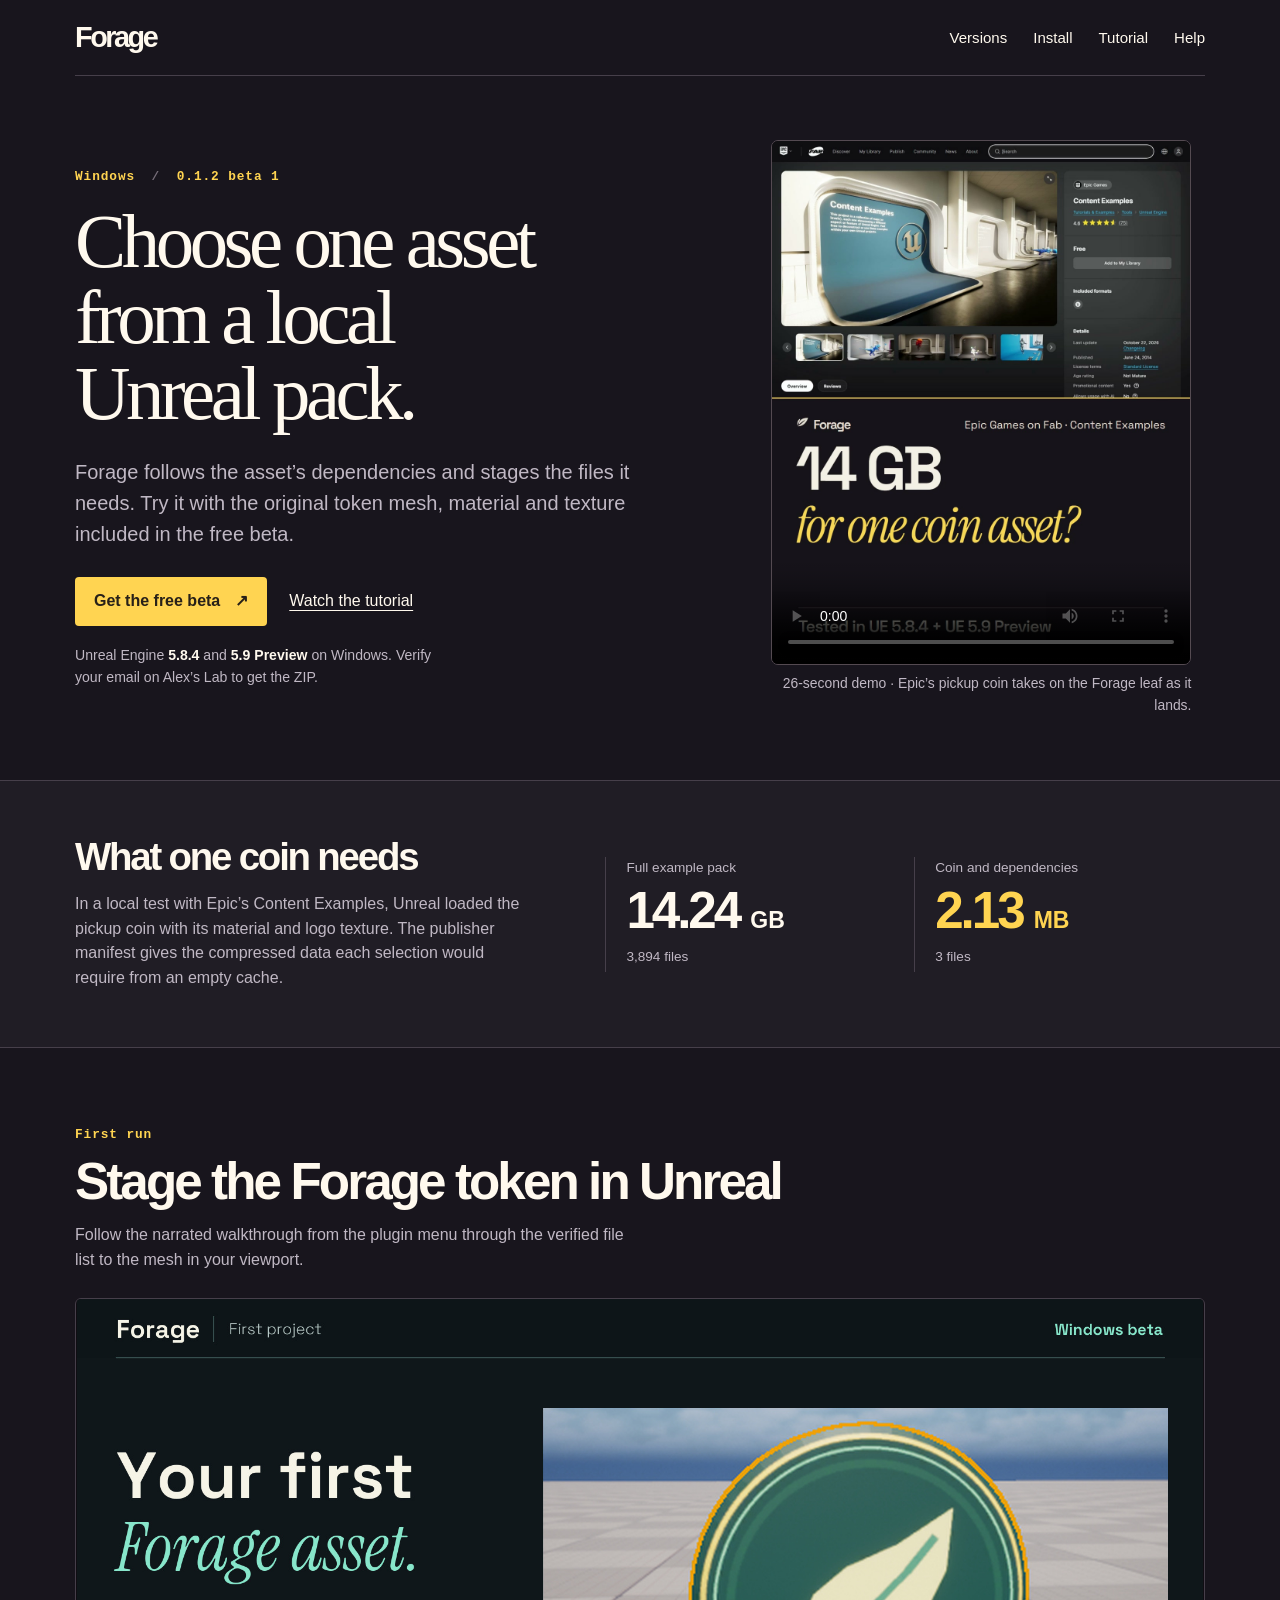
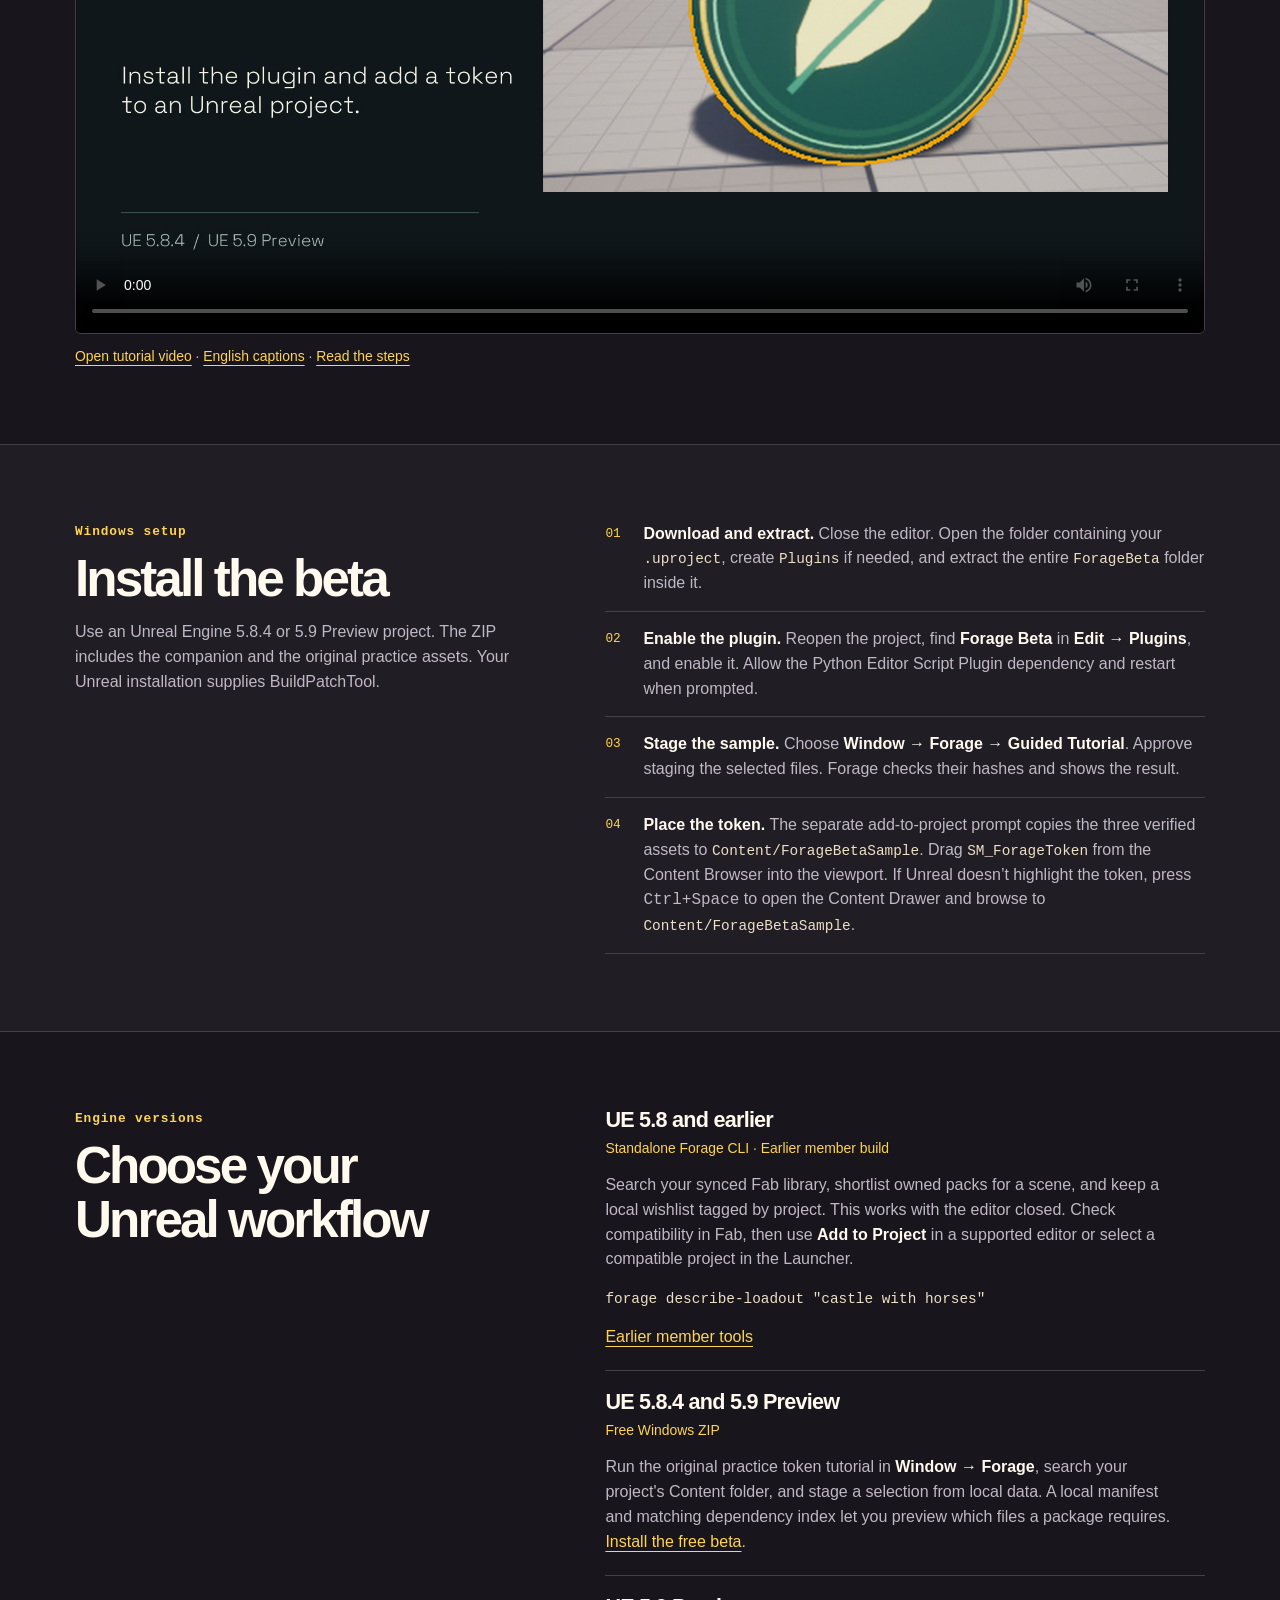
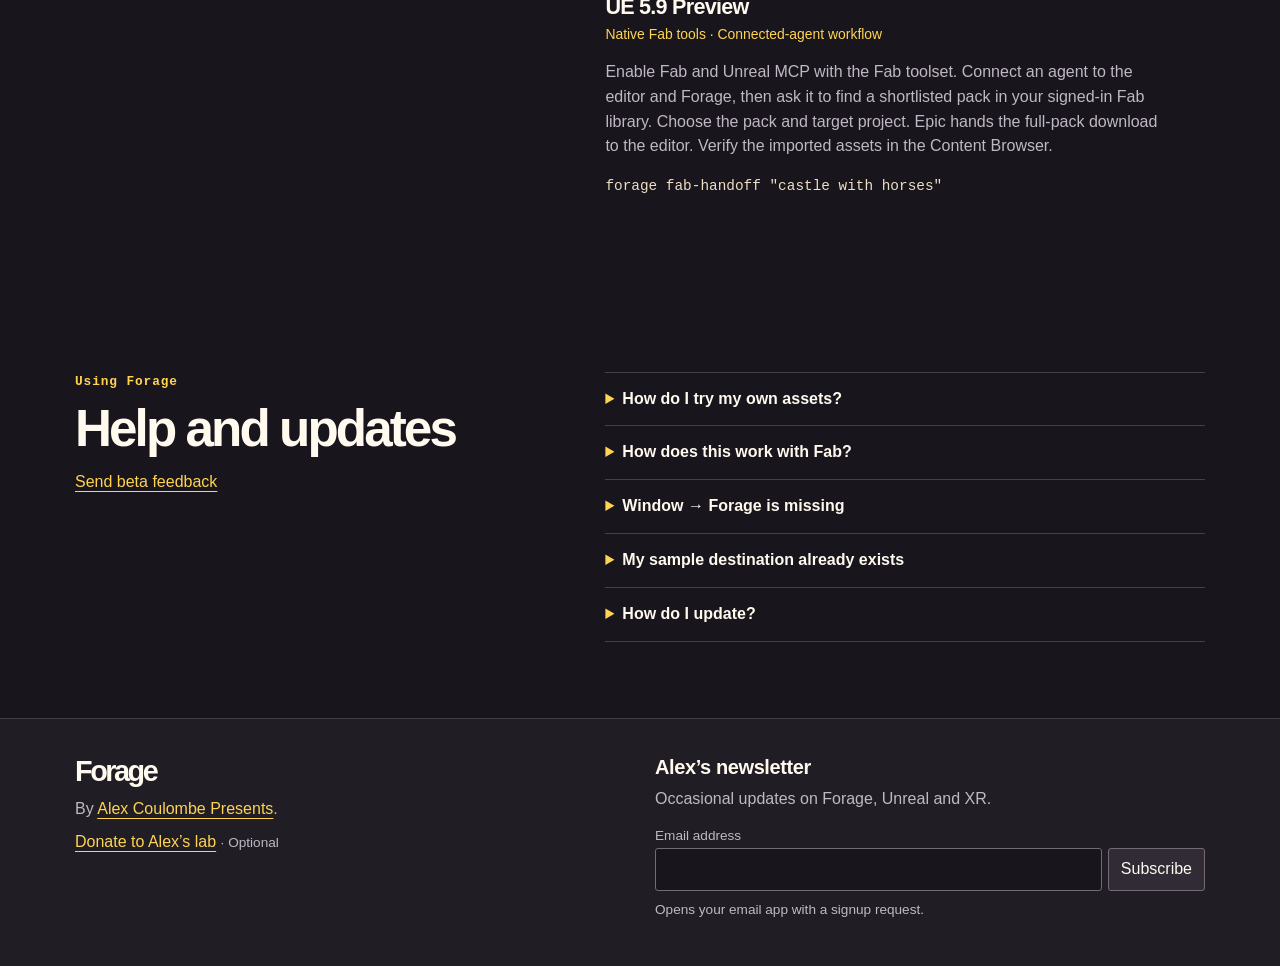
==== commit 2b8956fd: "Publish the continuous Unreal pickup coin shot" ====
--- a/index.html
+++ b/index.html
@@ -71,7 +71,7 @@
             <source src="forage-coin-demo.mp4" type="video/mp4" />
             <a href="forage-coin-demo.mp4">Open the coin demo MP4</a>
           </video>
-          <figcaption id="promo-caption">26-second demo · Epic’s Content Examples</figcaption>
+          <figcaption id="promo-caption">26-second demo · Epic’s pickup coin takes on the Forage leaf as it lands.</figcaption>
         </figure>
       </section>
 
